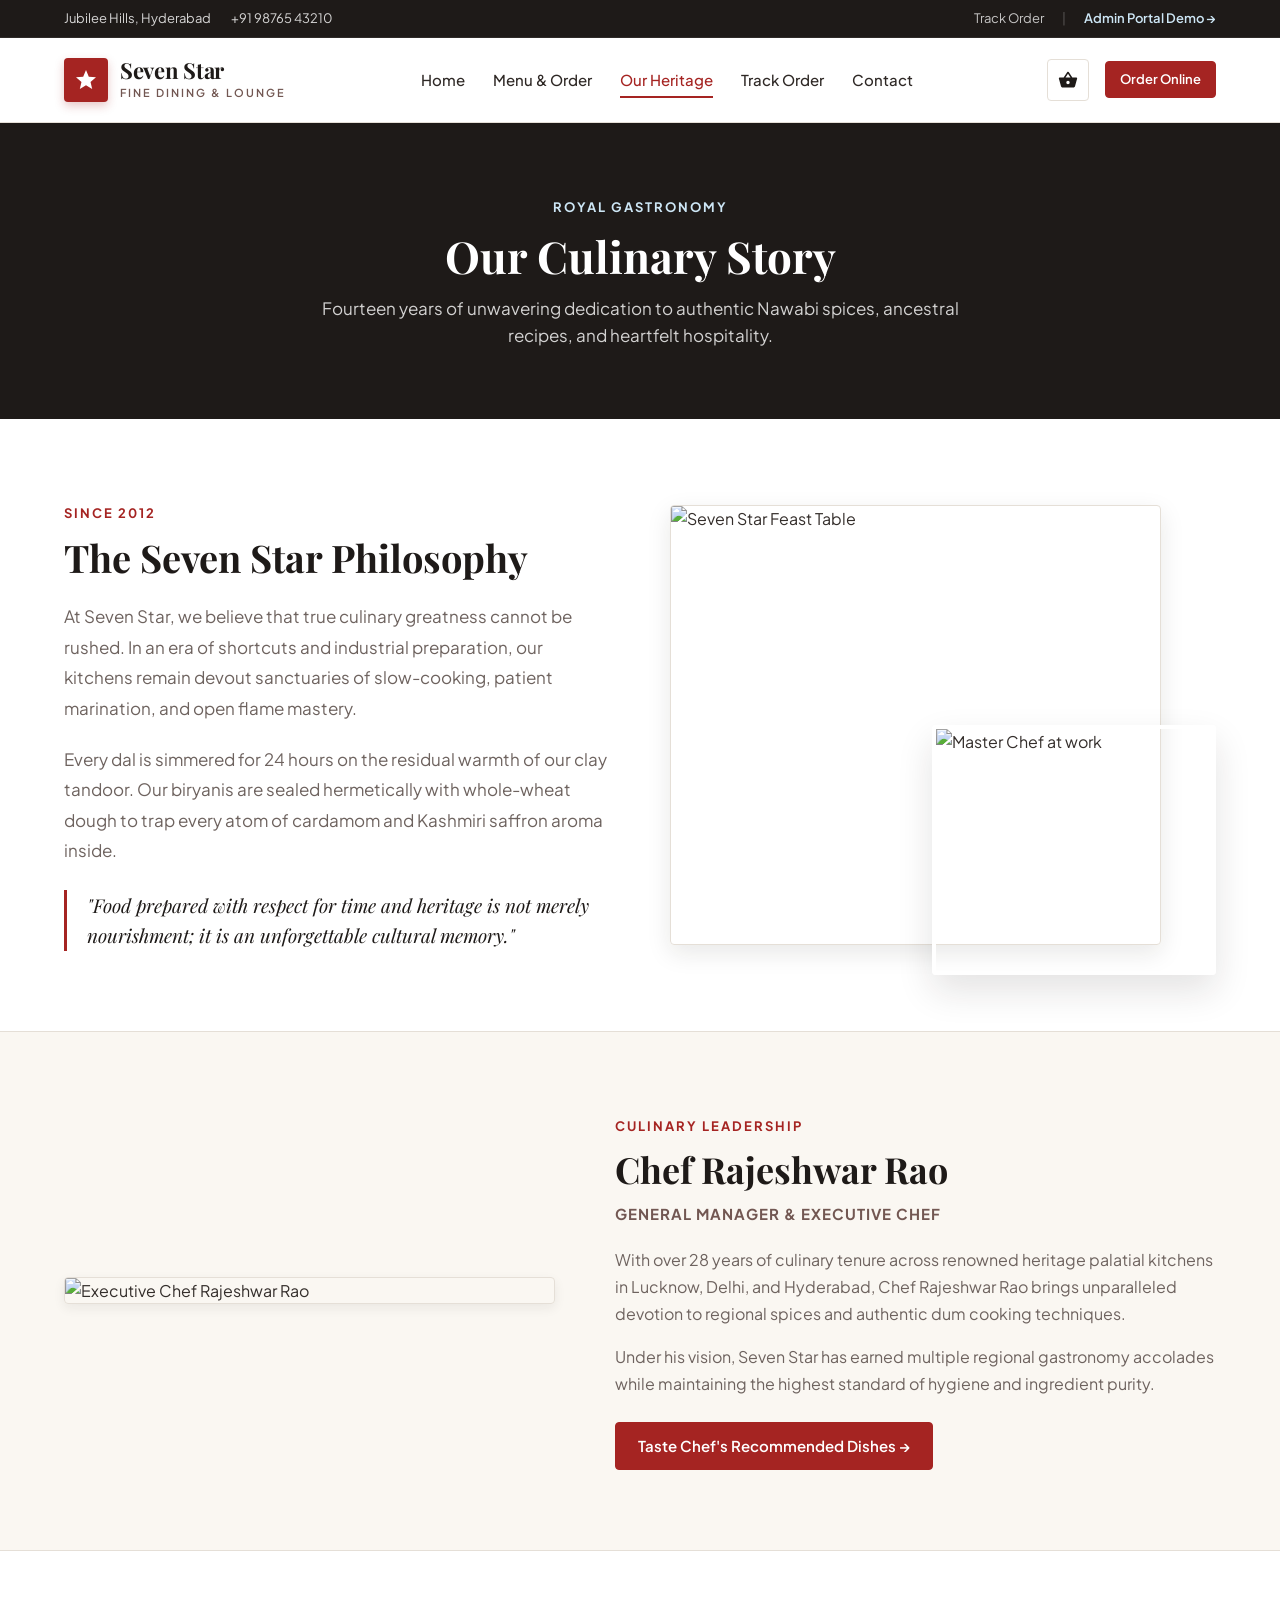
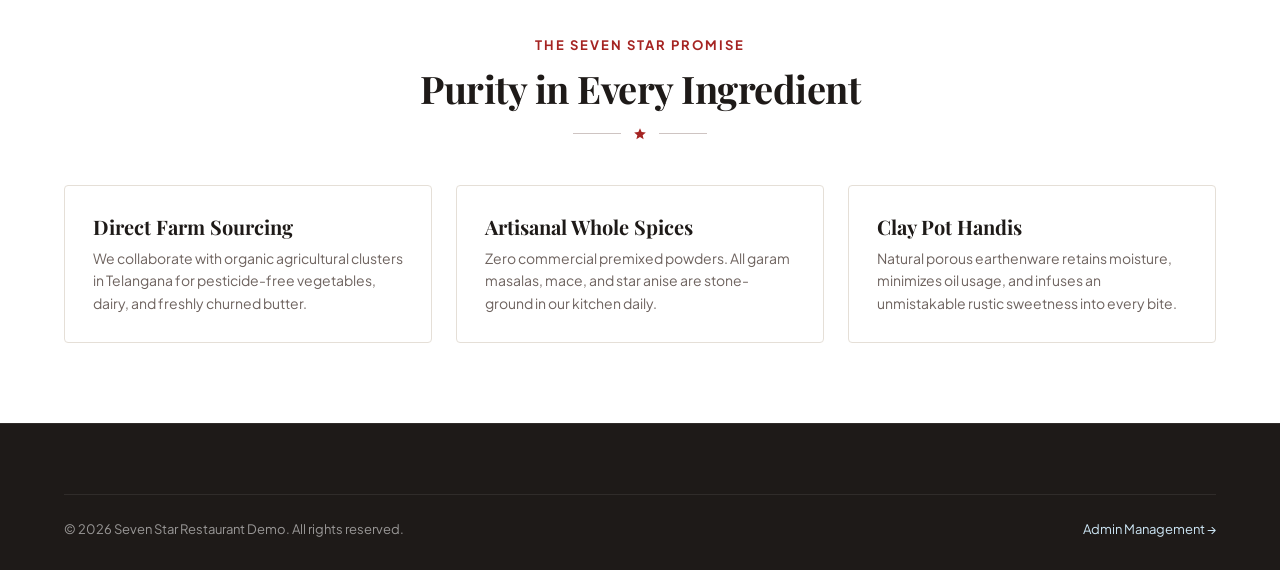
==== about.html @ d2f56ec3 "first commit" ====
<!DOCTYPE html>
<html lang="en">
<head>
  <meta charset="UTF-8">
  <meta name="viewport" content="width=device-width, initial-scale=1.0">
  <title>Our Heritage & Story | Seven Star Restaurant</title>
  <meta name="description" content="Discover the royal legacy of Seven Star Restaurant. Authentic Awadhi culinary mastery, earthen charcoal tandoors, and 14 years of fine dining excellence in Hyderabad.">
  
  <link rel="stylesheet" href="css/style.css">
  <link rel="stylesheet" href="css/responsive.css">
  <link rel="stylesheet" href="css/print.css">
</head>
<body>

  <!-- Top Announcement Bar -->
  <div class="top-announcement-bar">
    <div class="container top-bar-inner">
      <div class="top-bar-info">
        <span class="top-info-item">Jubilee Hills, Hyderabad</span>
        <span class="top-info-item">+91 98765 43210</span>
      </div>
      <div class="top-bar-links">
        <a href="track-order.html" class="top-link">Track Order</a>
        <span style="color: rgba(255,255,255,0.25)">|</span>
        <a href="admin/index.html" class="top-link highlight">Admin Portal Demo &rarr;</a>
      </div>
    </div>
  </div>

  <!-- Header -->
  <header class="site-header">
    <div class="container header-inner">
      <a href="index.html" class="site-logo">
        <div class="logo-symbol">
          <svg viewBox="0 0 24 24"><path fill="currentColor" d="M12 17.27L18.18 21l-1.64-7.03L22 9.24l-7.19-.61L12 2 9.19 8.63 2 9.24l5.46 4.73L5.82 21z"/></svg>
        </div>
        <div class="logo-text-wrap">
          <span class="logo-title">Seven Star</span>
          <span class="logo-sub">Fine Dining & Lounge</span>
        </div>
      </a>

      <nav class="nav-menu">
        <a href="index.html" class="nav-link">Home</a>
        <a href="menu.html" class="nav-link">Menu & Order</a>
        <a href="about.html" class="nav-link active">Our Heritage</a>
        <a href="track-order.html" class="nav-link">Track Order</a>
        <a href="contact.html" class="nav-link">Contact</a>
      </nav>

      <div class="header-actions">
        <a href="cart.html" class="header-cart-btn" aria-label="Shopping Cart">
          <svg viewBox="0 0 24 24"><path fill="currentColor" d="M17.21 9l-4.38-6.56a.993.993 0 0 0-.83-.42c-.32 0-.64.14-.83.43L6.79 9H2c-.55 0-1 .45-1 1 0 .09.01.18.04.27l2.54 9.27c.23.84 1 1.46 1.92 1.46h13c.92 0 1.69-.62 1.93-1.46l2.54-9.27L23 10c0-.55-.45-1-1-1h-4.79zM9 9l3-4.4L15 9H9zm3 8c-1.1 0-2-.9-2-2s.9-2 2-2 2 .9 2 2-.9 2-2 2z"/></svg>
          <span class="header-cart-count">0</span>
        </a>
        <a href="menu.html" class="btn btn-primary btn-sm">Order Online</a>
        <button class="mobile-menu-btn" aria-label="Toggle navigation menu">
          <span></span><span></span><span></span>
        </button>
      </div>
    </div>
  </header>

  <div class="mobile-nav-overlay"></div>

  <!-- Hero Strip -->
  <section class="about-hero-strip">
    <div class="container">
      <span class="section-tagline" style="color: var(--color-light-blue);">Royal Gastronomy</span>
      <h1>Our Culinary Story</h1>
      <p style="max-width: 650px; margin: 0 auto; color: rgba(255,255,255,0.8); font-size: 1.0625rem;">
        Fourteen years of unwavering dedication to authentic Nawabi spices, ancestral recipes, and heartfelt hospitality.
      </p>
    </div>
  </section>

  <!-- Heritage Narrative Section -->
  <section style="padding: 80px 0; background-color: var(--color-white);">
    <div class="container">
      <div class="about-grid">
        <div>
          <span class="section-tagline">Since 2012</span>
          <h2 style="font-size: 2.375rem; margin-bottom: 20px;">The Seven Star Philosophy</h2>
          <p style="color: var(--color-text-muted); font-size: 1.0625rem; line-height: 1.8; margin-bottom: 20px;">
            At Seven Star, we believe that true culinary greatness cannot be rushed. In an era of shortcuts and industrial preparation, our kitchens remain devout sanctuaries of slow-cooking, patient marination, and open flame mastery.
          </p>
          <p style="color: var(--color-text-muted); font-size: 1.0625rem; line-height: 1.8; margin-bottom: 24px;">
            Every dal is simmered for 24 hours on the residual warmth of our clay tandoor. Our biryanis are sealed hermetically with whole-wheat dough to trap every atom of cardamom and Kashmiri saffron aroma inside.
          </p>
          <div style="border-left: 3px solid var(--color-primary-red); padding-left: 20px; font-family: var(--font-serif); font-size: 1.1875rem; color: var(--color-dark); font-style: italic;">
            "Food prepared with respect for time and heritage is not merely nourishment; it is an unforgettable cultural memory."
          </div>
        </div>

        <div class="about-images-composite">
          <img src="https://images.unsplash.com/photo-1544025162-d76694265947?auto=format&fit=crop&w=800&q=80" alt="Seven Star Feast Table" class="about-img-main">
          <img src="https://images.unsplash.com/photo-1578474846511-04ba529f0b88?auto=format&fit=crop&w=500&q=80" alt="Master Chef at work" class="about-img-secondary">
        </div>
      </div>
    </div>
  </section>

  <!-- Executive Chef Profile -->
  <section style="padding: 80px 0; background-color: var(--color-cream); border-top: 1px solid var(--color-border); border-bottom: 1px solid var(--color-border);">
    <div class="container">
      <div class="about-grid" style="grid-template-columns: 0.9fr 1.1fr;">
        <div>
          <img src="https://images.unsplash.com/photo-1583394838336-acd977736f90?auto=format&fit=crop&w=800&q=80" alt="Executive Chef Rajeshwar Rao" style="border-radius: var(--radius-sm); border: 1px solid var(--color-border); box-shadow: var(--shadow-md); width:100%;">
        </div>
        <div>
          <span class="section-tagline">Culinary Leadership</span>
          <h2 style="font-size: 2.25rem; margin-bottom: 10px;">Chef Rajeshwar Rao</h2>
          <div style="font-size: 0.9375rem; color: var(--color-warm-brown); font-weight: 700; text-transform: uppercase; letter-spacing: 1px; margin-bottom: 20px;">
            General Manager & Executive Chef
          </div>
          <p style="color: var(--color-text-muted); font-size: 1rem; line-height: 1.7; margin-bottom: 16px;">
            With over 28 years of culinary tenure across renowned heritage palatial kitchens in Lucknow, Delhi, and Hyderabad, Chef Rajeshwar Rao brings unparalleled devotion to regional spices and authentic dum cooking techniques.
          </p>
          <p style="color: var(--color-text-muted); font-size: 1rem; line-height: 1.7; margin-bottom: 24px;">
            Under his vision, Seven Star has earned multiple regional gastronomy accolades while maintaining the highest standard of hygiene and ingredient purity.
          </p>
          <a href="menu.html" class="btn btn-primary">Taste Chef's Recommended Dishes &rarr;</a>
        </div>
      </div>
    </div>
  </section>

  <!-- Culinary Sourcing Standards -->
  <section style="padding: 80px 0; background-color: var(--color-white);">
    <div class="container">
      <div class="section-header text-center">
        <span class="section-tagline">The Seven Star Promise</span>
        <h2 class="section-title">Purity in Every Ingredient</h2>
        <div class="divider-ornament">
          <svg viewBox="0 0 24 24"><path fill="currentColor" d="M12 17.27L18.18 21l-1.64-7.03L22 9.24l-7.19-.61L12 2 9.19 8.63 2 9.24l5.46 4.73L5.82 21z"/></svg>
        </div>
      </div>

      <div class="categories-grid" style="grid-template-columns: repeat(3, 1fr); margin-top: 40px;">
        <div class="category-card" style="padding: 28px;">
          <h3 style="font-size: 1.25rem; margin-bottom: 8px;">Direct Farm Sourcing</h3>
          <p style="color: var(--color-text-muted); font-size: 0.875rem; line-height: 1.6;">
            We collaborate with organic agricultural clusters in Telangana for pesticide-free vegetables, dairy, and freshly churned butter.
          </p>
        </div>

        <div class="category-card" style="padding: 28px;">
          <h3 style="font-size: 1.25rem; margin-bottom: 8px;">Artisanal Whole Spices</h3>
          <p style="color: var(--color-text-muted); font-size: 0.875rem; line-height: 1.6;">
            Zero commercial premixed powders. All garam masalas, mace, and star anise are stone-ground in our kitchen daily.
          </p>
        </div>

        <div class="category-card" style="padding: 28px;">
          <h3 style="font-size: 1.25rem; margin-bottom: 8px;">Clay Pot Handis</h3>
          <p style="color: var(--color-text-muted); font-size: 0.875rem; line-height: 1.6;">
            Natural porous earthenware retains moisture, minimizes oil usage, and infuses an unmistakable rustic sweetness into every bite.
          </p>
        </div>
      </div>
    </div>
  </section>

  <!-- Site Footer -->
  <footer class="site-footer">
    <div class="container">
      <div class="footer-bottom">
        <div>&copy; 2026 Seven Star Restaurant Demo. All rights reserved.</div>
        <div><a href="admin/index.html" style="color: var(--color-light-blue);">Admin Management &rarr;</a></div>
      </div>
    </div>
  </footer>

  <script src="js/data.js"></script>
  <script src="js/storage.js"></script>
  <script src="js/cart.js"></script>
  <script src="js/main.js"></script>
</body>
</html>
---- css/style.css ----
/* ==========================================================================
   SEVEN STAR RESTAURANT — MASTER STYLESHEET
   Strict 5-Color Brand Palette:
   • Primary Red: #A52422 (RGB: 165, 36, 34)
   • Warm Brown:  #725752 (RGB: 114, 87, 82)
   • Light Blue:  #CDE6F5 (RGB: 205, 230, 245)
   • Olive Green: #6A994E (RGB: 106, 153, 78)
   • Muted Blue:  #50808E (RGB: 80, 128, 142)
   ========================================================================== */

@import url('https://fonts.googleapis.com/css2?family=Playfair+Display:ital,wght@0,400;0,600;0,700;1,400&family=Plus+Jakarta+Sans:wght@300;400;500;600;700&display=swap');

:root {
  /* Brand Required Colors */
  --color-primary-red: #A52422;
  --color-primary-red-hover: #8D1D1B;
  --color-primary-red-subtle: rgba(165, 36, 34, 0.08);

  --color-warm-brown: #725752;
  --color-warm-brown-dark: #58413D;
  --color-warm-brown-light: #8E736E;

  --color-light-blue: #CDE6F5;
  --color-light-blue-subtle: #EEF6FC;

  --color-olive-green: #6A994E;
  --color-olive-green-subtle: rgba(106, 153, 78, 0.12);

  --color-muted-blue: #50808E;
  --color-muted-blue-dark: #3F6773;
  --color-muted-blue-subtle: rgba(80, 128, 142, 0.1);

  /* Sophisticated Neutrals */
  --color-cream: #FAF7F2;
  --color-ivory: #F4EFEA;
  --color-white: #FFFFFF;
  --color-dark: #1E1A18;
  --color-charcoal: #2E2825;
  --color-text-main: #342E2B;
  --color-text-muted: #6E635F;
  --color-border: #E5DFD7;
  --color-border-light: #EFEBE5;

  /* Typography */
  --font-serif: 'Playfair Display', Georgia, serif;
  --font-sans: 'Plus Jakarta Sans', -apple-system, BlinkMacSystemFont, "Segoe UI", Roboto, sans-serif;

  /* Layout & Elevations */
  --container-max: 1200px;
  --header-height: 84px;
  --radius-sm: 4px;
  --radius-md: 8px;
  --radius-lg: 12px;
  --radius-pill: 9999px;

  --shadow-sm: 0 2px 4px rgba(30, 26, 24, 0.04);
  --shadow-md: 0 4px 12px rgba(30, 26, 24, 0.07);
  --shadow-lg: 0 8px 24px rgba(30, 26, 24, 0.1);
  --shadow-xl: 0 16px 36px rgba(30, 26, 24, 0.12);

  --transition-fast: 0.18s ease;
  --transition-normal: 0.28s ease;
}

/* Base Reset & Box Sizing */
*, *::before, *::after {
  box-sizing: border-box;
  margin: 0;
  padding: 0;
}

html {
  font-size: 16px;
  scroll-behavior: smooth;
}

body {
  font-family: var(--font-sans);
  color: var(--color-text-main);
  background-color: var(--color-cream);
  line-height: 1.6;
  -webkit-font-smoothing: antialiased;
  -moz-osx-font-smoothing: grayscale;
  overflow-x: hidden;
}

body.no-scroll {
  overflow: hidden;
}

a {
  color: inherit;
  text-decoration: none;
  transition: color var(--transition-fast);
}

img {
  max-width: 100%;
  height: auto;
  display: block;
}

button, input, select, textarea {
  font-family: inherit;
  font-size: inherit;
}

button {
  cursor: pointer;
  border: none;
  background: none;
  transition: all var(--transition-fast);
}

/* Headings */
h1, h2, h3, h4, h5, h6 {
  font-family: var(--font-serif);
  color: var(--color-dark);
  font-weight: 700;
  line-height: 1.25;
}

/* Layout Utilities */
.container {
  width: 100%;
  max-width: var(--container-max);
  margin: 0 auto;
  padding: 0 24px;
}

.text-center { text-align: center; }
.text-left { text-align: left; }
.text-right { text-align: right; }

/* Section Header Styles */
.section-header {
  margin-bottom: 44px;
}

.section-tagline {
  display: inline-block;
  font-family: var(--font-sans);
  font-size: 0.8125rem;
  font-weight: 700;
  text-transform: uppercase;
  letter-spacing: 2px;
  color: var(--color-primary-red);
  margin-bottom: 10px;
}

.section-title {
  font-size: 2.375rem;
  color: var(--color-dark);
  margin-bottom: 14px;
  letter-spacing: -0.5px;
}

.section-subtitle {
  font-size: 1.0625rem;
  color: var(--color-text-muted);
  max-width: 620px;
  margin: 0 auto;
  line-height: 1.6;
}

.divider-ornament {
  display: flex;
  align-items: center;
  justify-content: center;
  gap: 12px;
  margin: 14px auto 0;
}

.divider-ornament::before,
.divider-ornament::after {
  content: "";
  display: block;
  width: 48px;
  height: 1px;
  background-color: var(--color-warm-brown);
  opacity: 0.35;
}

.divider-ornament svg {
  color: var(--color-primary-red);
  width: 14px;
  height: 14px;
}

/* Top Announcement Bar */
.top-announcement-bar {
  background-color: var(--color-dark);
  color: var(--color-ivory);
  font-size: 0.8125rem;
  padding: 8px 0;
  border-bottom: 1px solid rgba(255, 255, 255, 0.08);
}

.top-bar-inner {
  display: flex;
  justify-content: space-between;
  align-items: center;
}

.top-bar-info {
  display: flex;
  align-items: center;
  gap: 20px;
}

.top-info-item {
  display: inline-flex;
  align-items: center;
  gap: 6px;
  color: rgba(255, 255, 255, 0.82);
}

.top-info-item svg {
  width: 14px;
  height: 14px;
  color: var(--color-light-blue);
}

.top-bar-links {
  display: flex;
  align-items: center;
  gap: 18px;
}

.top-link {
  color: rgba(255, 255, 255, 0.75);
  transition: color var(--transition-fast);
}

.top-link:hover {
  color: var(--color-light-blue);
}

.top-link.highlight {
  color: var(--color-light-blue);
  font-weight: 600;
}

/* Main Site Header */
.site-header {
  position: sticky;
  top: 0;
  z-index: 900;
  background-color: var(--color-white);
  border-bottom: 1px solid var(--color-border);
  box-shadow: var(--shadow-sm);
  transition: box-shadow var(--transition-normal);
}

.header-inner {
  display: flex;
  align-items: center;
  justify-content: space-between;
  height: var(--header-height);
}

/* Brand Logo */
.site-logo {
  display: flex;
  align-items: center;
  gap: 12px;
}

.logo-symbol {
  width: 44px;
  height: 44px;
  background-color: var(--color-primary-red);
  color: var(--color-white);
  display: flex;
  align-items: center;
  justify-content: center;
  border-radius: var(--radius-sm);
  box-shadow: 0 4px 10px rgba(165, 36, 34, 0.25);
}

.logo-symbol svg {
  width: 24px;
  height: 24px;
}

.logo-text-wrap {
  display: flex;
  flex-direction: column;
}

.logo-title {
  font-family: var(--font-serif);
  font-size: 1.375rem;
  font-weight: 700;
  color: var(--color-dark);
  letter-spacing: -0.3px;
  line-height: 1.15;
}

.logo-sub {
  font-size: 0.6875rem;
  text-transform: uppercase;
  letter-spacing: 2px;
  color: var(--color-warm-brown);
  font-weight: 600;
}

/* Navigation Menu */
.nav-menu {
  display: flex;
  align-items: center;
  gap: 28px;
}

.nav-link {
  font-size: 0.9375rem;
  font-weight: 500;
  color: var(--color-charcoal);
  padding: 6px 0;
  position: relative;
  transition: color var(--transition-fast);
}

.nav-link:hover,
.nav-link.active {
  color: var(--color-primary-red);
}

.nav-link::after {
  content: "";
  position: absolute;
  bottom: 0;
  left: 0;
  width: 0;
  height: 2px;
  background-color: var(--color-primary-red);
  transition: width var(--transition-fast);
}

.nav-link:hover::after,
.nav-link.active::after {
  width: 100%;
}

/* Header Action Buttons */
.header-actions {
  display: flex;
  align-items: center;
  gap: 16px;
}

.header-cart-btn {
  position: relative;
  display: flex;
  align-items: center;
  justify-content: center;
  width: 42px;
  height: 42px;
  border-radius: var(--radius-sm);
  border: 1px solid var(--color-border);
  color: var(--color-dark);
  background-color: var(--color-white);
  transition: all var(--transition-fast);
}

.header-cart-btn:hover {
  border-color: var(--color-primary-red);
  color: var(--color-primary-red);
}

.header-cart-btn svg {
  width: 20px;
  height: 20px;
}

.header-cart-count {
  position: absolute;
  top: -6px;
  right: -6px;
  background-color: var(--color-primary-red);
  color: var(--color-white);
  font-size: 0.6875rem;
  font-weight: 700;
  width: 20px;
  height: 20px;
  border-radius: var(--radius-pill);
  display: none;
  align-items: center;
  justify-content: center;
  border: 2px solid var(--color-white);
}

.header-cart-count.has-items {
  display: inline-flex;
}

/* Buttons System */
.btn {
  display: inline-flex;
  align-items: center;
  justify-content: center;
  gap: 8px;
  font-weight: 600;
  font-size: 0.9375rem;
  padding: 11px 22px;
  border-radius: var(--radius-sm);
  transition: all var(--transition-fast);
  white-space: nowrap;
}

.btn-primary {
  background-color: var(--color-primary-red);
  color: var(--color-white);
  border: 1px solid var(--color-primary-red);
}

.btn-primary:hover {
  background-color: var(--color-primary-red-hover);
  border-color: var(--color-primary-red-hover);
  box-shadow: 0 4px 12px rgba(165, 36, 34, 0.28);
}

.btn-secondary {
  background-color: var(--color-muted-blue);
  color: var(--color-white);
  border: 1px solid var(--color-muted-blue);
}

.btn-secondary:hover {
  background-color: var(--color-muted-blue-dark);
  border-color: var(--color-muted-blue-dark);
}

.btn-outline {
  background-color: transparent;
  color: var(--color-dark);
  border: 1px solid var(--color-border);
}

.btn-outline:hover {
  border-color: var(--color-primary-red);
  color: var(--color-primary-red);
  background-color: var(--color-primary-red-subtle);
}

.btn-warm {
  background-color: var(--color-warm-brown);
  color: var(--color-white);
  border: 1px solid var(--color-warm-brown);
}

.btn-warm:hover {
  background-color: var(--color-warm-brown-dark);
}

.btn-sm {
  font-size: 0.8125rem;
  padding: 7px 14px;
}

.btn-lg {
  font-size: 1.0625rem;
  padding: 14px 28px;
}

.btn-block {
  width: 100%;
}

/* Mobile Toggle Hamburger */
.mobile-menu-btn {
  display: none;
  flex-direction: column;
  justify-content: center;
  align-items: center;
  width: 42px;
  height: 42px;
  gap: 5px;
  border: 1px solid var(--color-border);
  border-radius: var(--radius-sm);
}

.mobile-menu-btn span {
  width: 20px;
  height: 2px;
  background-color: var(--color-dark);
  transition: all var(--transition-fast);
}

.mobile-menu-btn.active span:nth-child(1) {
  transform: translateY(7px) rotate(45deg);
}

.mobile-menu-btn.active span:nth-child(2) {
  opacity: 0;
}

.mobile-menu-btn.active span:nth-child(3) {
  transform: translateY(-7px) rotate(-45deg);
}

.mobile-nav-overlay {
  display: none;
  position: fixed;
  inset: 0;
  background-color: rgba(0, 0, 0, 0.45);
  z-index: 850;
}

/* ==========================================================================
   HOMEPAGE HERO SECTION
   ========================================================================== */
.hero-section {
  position: relative;
  background-color: var(--color-dark);
  color: var(--color-white);
  padding: 90px 0 110px;
  background-image: 
    linear-gradient(rgba(20, 16, 15, 0.78), rgba(20, 16, 15, 0.88)),
    url('https://images.unsplash.com/photo-1544025162-d76694265947?auto=format&fit=crop&w=1920&q=80');
  background-size: cover;
  background-position: center;
  overflow: hidden;
}

.hero-grid {
  display: grid;
  grid-template-columns: 1.15fr 0.85fr;
  align-items: center;
  gap: 56px;
}

.hero-tag {
  display: inline-flex;
  align-items: center;
  gap: 8px;
  background-color: rgba(205, 230, 245, 0.14);
  color: var(--color-light-blue);
  border: 1px solid rgba(205, 230, 245, 0.28);
  font-size: 0.8125rem;
  font-weight: 700;
  text-transform: uppercase;
  letter-spacing: 2px;
  padding: 6px 14px;
  border-radius: var(--radius-pill);
  margin-bottom: 20px;
}

.hero-tag svg {
  width: 14px;
  height: 14px;
  color: var(--color-light-blue);
}

.hero-title {
  font-size: 3.5rem;
  color: var(--color-white);
  margin-bottom: 20px;
  line-height: 1.14;
  letter-spacing: -1px;
}

.hero-title span {
  color: var(--color-light-blue);
  font-style: italic;
  font-weight: 400;
}

.hero-desc {
  font-size: 1.125rem;
  color: rgba(255, 255, 255, 0.82);
  margin-bottom: 34px;
  max-width: 540px;
  line-height: 1.68;
}

.hero-actions {
  display: flex;
  align-items: center;
  gap: 16px;
  flex-wrap: wrap;
}

.hero-visual {
  position: relative;
}

.hero-image-frame {
  position: relative;
  border-radius: var(--radius-md);
  overflow: hidden;
  box-shadow: 0 20px 48px rgba(0, 0, 0, 0.45);
  border: 1px solid rgba(255, 255, 255, 0.12);
}

.hero-image-frame img {
  width: 100%;
  height: 480px;
  object-fit: cover;
  transition: transform 0.6s ease;
}

.hero-image-frame:hover img {
  transform: scale(1.03);
}

.hero-floating-card {
  position: absolute;
  bottom: -24px;
  left: -24px;
  background-color: var(--color-white);
  color: var(--color-dark);
  padding: 16px 20px;
  border-radius: var(--radius-sm);
  box-shadow: var(--shadow-xl);
  display: flex;
  align-items: center;
  gap: 14px;
  border-left: 4px solid var(--color-primary-red);
}

.floating-icon {
  width: 44px;
  height: 44px;
  background-color: var(--color-primary-red-subtle);
  color: var(--color-primary-red);
  border-radius: var(--radius-sm);
  display: flex;
  align-items: center;
  justify-content: center;
}

.floating-icon svg {
  width: 22px;
  height: 22px;
}

.floating-text strong {
  display: block;
  font-size: 1rem;
  font-family: var(--font-serif);
}

.floating-text span {
  font-size: 0.75rem;
  color: var(--color-text-muted);
}

/* ==========================================================================
   FEATURE STRIP (Key highlights)
   ========================================================================== */
.feature-strip {
  background-color: var(--color-white);
  border-bottom: 1px solid var(--color-border);
  padding: 30px 0;
}

.feature-strip-grid {
  display: grid;
  grid-template-columns: repeat(4, 1fr);
  gap: 28px;
}

.strip-item {
  display: flex;
  align-items: center;
  gap: 16px;
}

.strip-icon {
  width: 46px;
  height: 46px;
  background-color: var(--color-light-blue-subtle);
  color: var(--color-muted-blue);
  border-radius: var(--radius-sm);
  display: flex;
  align-items: center;
  justify-content: center;
  flex-shrink: 0;
}

.strip-icon svg {
  width: 22px;
  height: 22px;
}

.strip-info h4 {
  font-family: var(--font-sans);
  font-size: 0.9375rem;
  font-weight: 700;
  margin-bottom: 2px;
  color: var(--color-dark);
}

.strip-info p {
  font-size: 0.8125rem;
  color: var(--color-text-muted);
}

/* ==========================================================================
   CATEGORY GRID (Homepage & Menu)
   ========================================================================== */
.section-categories {
  padding: 80px 0;
}

.categories-grid {
  display: grid;
  grid-template-columns: repeat(4, 1fr);
  gap: 24px;
}

.category-card {
  position: relative;
  background-color: var(--color-white);
  border-radius: var(--radius-sm);
  overflow: hidden;
  border: 1px solid var(--color-border);
  transition: all var(--transition-normal);
  display: flex;
  flex-direction: column;
}

.category-card:hover {
  transform: translateY(-4px);
  border-color: var(--color-warm-brown);
  box-shadow: var(--shadow-md);
}

.category-card-img {
  height: 180px;
  overflow: hidden;
  position: relative;
}

.category-card-img img {
  width: 100%;
  height: 100%;
  object-fit: cover;
  transition: transform 0.4s ease;
}

.category-card:hover .category-card-img img {
  transform: scale(1.08);
}

.category-card-content {
  padding: 18px;
  flex: 1;
  display: flex;
  flex-direction: column;
}

.category-card-title {
  font-size: 1.1875rem;
  margin-bottom: 6px;
  color: var(--color-dark);
}

.category-card-desc {
  font-size: 0.8125rem;
  color: var(--color-text-muted);
  line-height: 1.5;
  margin-bottom: 14px;
  flex: 1;
}

.category-card-link {
  font-size: 0.8125rem;
  font-weight: 700;
  color: var(--color-primary-red);
  display: inline-flex;
  align-items: center;
  gap: 4px;
}

/* ==========================================================================
   DISH CARD (Used in Homepage Featured & Menu Page)
   ========================================================================== */
.dishes-grid {
  display: grid;
  grid-template-columns: repeat(3, 1fr);
  gap: 28px;
}

.dish-card {
  background-color: var(--color-white);
  border-radius: var(--radius-sm);
  border: 1px solid var(--color-border);
  overflow: hidden;
  display: flex;
  flex-direction: column;
  transition: all var(--transition-normal);
  position: relative;
}

.dish-card:hover {
  transform: translateY(-4px);
  box-shadow: var(--shadow-md);
  border-color: rgba(114, 87, 82, 0.4);
}

.dish-card-img-wrap {
  position: relative;
  height: 220px;
  overflow: hidden;
  background-color: var(--color-ivory);
}

.dish-card-img-wrap img {
  width: 100%;
  height: 100%;
  object-fit: cover;
  transition: transform 0.4s ease;
}

.dish-card:hover .dish-card-img-wrap img {
  transform: scale(1.06);
}

/* Badge overlay on dish card */
.dish-badge-pill {
  position: absolute;
  top: 12px;
  left: 12px;
  background-color: var(--color-primary-red);
  color: var(--color-white);
  font-size: 0.6875rem;
  font-weight: 700;
  text-transform: uppercase;
  letter-spacing: 0.8px;
  padding: 4px 10px;
  border-radius: var(--radius-sm);
  box-shadow: 0 2px 6px rgba(0, 0, 0, 0.2);
}

.dish-badge-pill.badge-recommended {
  background-color: var(--color-muted-blue);
}

.dish-badge-pill.badge-popular {
  background-color: var(--color-warm-brown);
}

/* Availability overlay if sold out */
.dish-soldout-overlay {
  position: absolute;
  inset: 0;
  background-color: rgba(30, 26, 24, 0.72);
  color: var(--color-white);
  display: flex;
  align-items: center;
  justify-content: center;
  font-family: var(--font-sans);
  font-weight: 700;
  font-size: 0.875rem;
  letter-spacing: 1px;
  text-transform: uppercase;
}

.dish-card-body {
  padding: 20px;
  display: flex;
  flex-direction: column;
  flex: 1;
}

.dish-meta-row {
  display: flex;
  align-items: center;
  justify-content: space-between;
  margin-bottom: 8px;
}

.dish-title {
  font-size: 1.25rem;
  margin-bottom: 6px;
  color: var(--color-dark);
}

.dish-desc {
  font-size: 0.84375rem;
  color: var(--color-text-muted);
  line-height: 1.55;
  margin-bottom: 18px;
  flex: 1;
  display: -webkit-box;
  -webkit-line-clamp: 2;
  -webkit-box-orient: vertical;
  overflow: hidden;
}

.dish-footer-row {
  display: flex;
  align-items: center;
  justify-content: space-between;
  padding-top: 14px;
  border-top: 1px solid var(--color-border-light);
}

.dish-price-wrap {
  display: flex;
  flex-direction: column;
}

.dish-price-label {
  font-size: 0.6875rem;
  text-transform: uppercase;
  color: var(--color-text-muted);
  letter-spacing: 1px;
}

.dish-price {
  font-family: var(--font-serif);
  font-size: 1.375rem;
  font-weight: 700;
  color: var(--color-primary-red);
}

/* Veg / Non-Veg Indicator Icon */
.dietary-icon {
  display: inline-flex;
  align-items: center;
  gap: 5px;
}

.dietary-box {
  width: 16px;
  height: 16px;
  border-radius: 2px;
  display: flex;
  align-items: center;
  justify-content: center;
  background-color: var(--color-white);
}

.dietary-icon.veg .dietary-box {
  border: 1.5px solid var(--color-olive-green);
}

.dietary-icon.veg .dietary-dot {
  width: 8px;
  height: 8px;
  border-radius: var(--radius-pill);
  background-color: var(--color-olive-green);
}

.dietary-icon.non-veg .dietary-box {
  border: 1.5px solid var(--color-primary-red);
}

.dietary-icon.non-veg .dietary-triangle {
  width: 0;
  height: 0;
  border-left: 4.5px solid transparent;
  border-right: 4.5px solid transparent;
  border-bottom: 8px solid var(--color-primary-red);
}

.dietary-text {
  font-size: 0.6875rem;
  font-weight: 700;
  letter-spacing: 0.5px;
}

.dietary-icon.veg .dietary-text {
  color: var(--color-olive-green);
}

.dietary-icon.non-veg .dietary-text {
  color: var(--color-primary-red);
}

/* ==========================================================================
   SPECIAL OFFERS BANNER
   ========================================================================== */
.special-offers-section {
  padding: 80px 0;
  background-color: var(--color-dark);
  color: var(--color-white);
  background-image: 
    linear-gradient(rgba(30, 26, 24, 0.92), rgba(30, 26, 24, 0.95)),
    url('https://images.unsplash.com/photo-1517248135467-4c7edcad34c4?auto=format&fit=crop&w=1920&q=80');
  background-size: cover;
  background-position: center;
}

.special-offers-section .section-title {
  color: var(--color-white);
}

.special-offers-section .section-subtitle {
  color: rgba(255, 255, 255, 0.75);
}

.offers-grid {
  display: grid;
  grid-template-columns: repeat(3, 1fr);
  gap: 28px;
}

.offer-card {
  background-color: rgba(255, 255, 255, 0.05);
  border: 1px dashed rgba(205, 230, 245, 0.35);
  border-radius: var(--radius-sm);
  padding: 28px 24px;
  position: relative;
  transition: all var(--transition-normal);
}

.offer-card:hover {
  background-color: rgba(255, 255, 255, 0.09);
  border-color: var(--color-light-blue);
  transform: translateY(-3px);
}

.offer-tag {
  font-size: 0.75rem;
  font-weight: 700;
  text-transform: uppercase;
  letter-spacing: 1.5px;
  color: var(--color-light-blue);
  margin-bottom: 8px;
}

.offer-card h3 {
  color: var(--color-white);
  font-size: 1.5rem;
  margin-bottom: 8px;
}

.offer-card p {
  font-size: 0.875rem;
  color: rgba(255, 255, 255, 0.75);
  margin-bottom: 20px;
}

.offer-coupon-box {
  display: flex;
  align-items: center;
  justify-content: space-between;
  background-color: rgba(0, 0, 0, 0.3);
  padding: 8px 12px;
  border-radius: var(--radius-sm);
  border: 1px solid rgba(255, 255, 255, 0.1);
}

.coupon-code {
  font-family: monospace;
  font-size: 0.9375rem;
  font-weight: 700;
  letter-spacing: 2px;
  color: var(--color-light-blue);
}

.btn-copy-code {
  font-size: 0.75rem;
  font-weight: 600;
  color: rgba(255, 255, 255, 0.9);
  padding: 4px 10px;
  background-color: rgba(255, 255, 255, 0.15);
  border-radius: 2px;
}

.btn-copy-code:hover {
  background-color: var(--color-primary-red);
}

/* ==========================================================================
   ABOUT / STORY SECTION
   ========================================================================== */
.about-preview-section {
  padding: 90px 0;
  background-color: var(--color-cream);
}

.about-grid {
  display: grid;
  grid-template-columns: 1fr 1fr;
  align-items: center;
  gap: 60px;
}

.about-images-composite {
  position: relative;
}

.about-img-main {
  width: 90%;
  height: 440px;
  object-fit: cover;
  border-radius: var(--radius-sm);
  box-shadow: var(--shadow-lg);
  border: 1px solid var(--color-border);
}

.about-img-secondary {
  position: absolute;
  bottom: -30px;
  right: 0;
  width: 52%;
  height: 250px;
  object-fit: cover;
  border-radius: var(--radius-sm);
  border: 4px solid var(--color-white);
  box-shadow: var(--shadow-xl);
}

.about-text h2 {
  font-size: 2.375rem;
  margin-bottom: 18px;
}

.about-text p {
  color: var(--color-text-muted);
  font-size: 1rem;
  margin-bottom: 20px;
  line-height: 1.7;
}

.heritage-stats-grid {
  display: grid;
  grid-template-columns: repeat(3, 1fr);
  gap: 20px;
  margin: 32px 0 36px;
  padding: 24px 0;
  border-top: 1px solid var(--color-border);
  border-bottom: 1px solid var(--color-border);
}

.stat-item h3 {
  font-size: 2rem;
  color: var(--color-primary-red);
  margin-bottom: 4px;
}

.stat-item p {
  font-size: 0.8125rem;
  color: var(--color-warm-brown);
  font-weight: 600;
  text-transform: uppercase;
  letter-spacing: 0.5px;
  margin-bottom: 0;
}

/* ==========================================================================
   MENU PAGE SPECIFIC STYLES
   ========================================================================== */
.menu-page-header {
  background-color: var(--color-dark);
  color: var(--color-white);
  padding: 60px 0 50px;
  text-align: center;
  border-bottom: 1px solid rgba(255, 255, 255, 0.08);
}

.menu-page-header h1 {
  color: var(--color-white);
  font-size: 2.75rem;
  margin-bottom: 10px;
}

.menu-page-header p {
  color: rgba(255, 255, 255, 0.78);
  max-width: 600px;
  margin: 0 auto;
}

.menu-controls-wrapper {
  background-color: var(--color-white);
  border-bottom: 1px solid var(--color-border);
  position: sticky;
  top: var(--header-height);
  z-index: 800;
  box-shadow: var(--shadow-sm);
  padding: 16px 0;
}

.menu-controls-row {
  display: flex;
  align-items: center;
  justify-content: space-between;
  gap: 16px;
  flex-wrap: wrap;
}

/* Category Filter Tabs (horizontal scroll on mobile) */
.category-filter-pills {
  display: flex;
  align-items: center;
  gap: 8px;
  overflow-x: auto;
  padding-bottom: 4px;
  scrollbar-width: none;
}

.category-filter-pills::-webkit-scrollbar {
  display: none;
}

.cat-pill-btn {
  font-size: 0.8125rem;
  font-weight: 600;
  padding: 8px 16px;
  border-radius: var(--radius-pill);
  border: 1px solid var(--color-border);
  background-color: var(--color-white);
  color: var(--color-charcoal);
  white-space: nowrap;
  transition: all var(--transition-fast);
}

.cat-pill-btn:hover {
  border-color: var(--color-primary-red);
  color: var(--color-primary-red);
}

.cat-pill-btn.active {
  background-color: var(--color-primary-red);
  color: var(--color-white);
  border-color: var(--color-primary-red);
}

/* Search & Dietary Filters */
.menu-search-filter-box {
  display: flex;
  align-items: center;
  gap: 12px;
}

.search-input-wrap {
  position: relative;
  width: 240px;
}

.search-input-wrap input {
  width: 100%;
  padding: 8px 12px 8px 34px;
  border: 1px solid var(--color-border);
  border-radius: var(--radius-sm);
  font-size: 0.875rem;
  background-color: var(--color-cream);
  color: var(--color-dark);
}

.search-input-wrap input:focus {
  outline: none;
  border-color: var(--color-muted-blue);
  background-color: var(--color-white);
}

.search-input-wrap svg {
  position: absolute;
  top: 50%;
  left: 10px;
  transform: translateY(-50%);
  width: 16px;
  height: 16px;
  color: var(--color-text-muted);
}

/* Dietary Toggle Buttons */
.dietary-filter-group {
  display: inline-flex;
  border: 1px solid var(--color-border);
  border-radius: var(--radius-sm);
  overflow: hidden;
  background-color: var(--color-cream);
}

.dietary-btn {
  font-size: 0.8125rem;
  font-weight: 600;
  padding: 7px 12px;
  background-color: transparent;
  color: var(--color-text-muted);
}

.dietary-btn.active {
  background-color: var(--color-white);
  color: var(--color-dark);
  box-shadow: 0 1px 3px rgba(0, 0, 0, 0.08);
}

/* Sort Select */
.sort-select {
  padding: 8px 12px;
  border: 1px solid var(--color-border);
  border-radius: var(--radius-sm);
  font-size: 0.8125rem;
  background-color: var(--color-cream);
  color: var(--color-dark);
}

/* Menu Content Section */
.menu-catalog-section {
  padding: 48px 0 80px;
}

.menu-category-group {
  margin-bottom: 56px;
}

.menu-cat-title-row {
  display: flex;
  align-items: baseline;
  justify-content: space-between;
  margin-bottom: 24px;
  padding-bottom: 12px;
  border-bottom: 2px solid var(--color-border);
}

.menu-cat-heading {
  font-size: 1.875rem;
  color: var(--color-dark);
}

.menu-cat-count {
  font-size: 0.875rem;
  color: var(--color-text-muted);
  font-family: var(--font-sans);
}

/* Empty State */
.empty-results-box {
  text-align: center;
  padding: 70px 20px;
  background-color: var(--color-white);
  border: 1px dashed var(--color-border);
  border-radius: var(--radius-sm);
}

.empty-results-box svg {
  width: 48px;
  height: 48px;
  color: var(--color-warm-brown);
  opacity: 0.6;
  margin-bottom: 14px;
}

/* ==========================================================================
   FOOD DETAILS PAGE
   ========================================================================== */
.details-page-section {
  padding: 50px 0 80px;
}

.breadcrumbs {
  display: flex;
  align-items: center;
  gap: 8px;
  font-size: 0.8125rem;
  color: var(--color-text-muted);
  margin-bottom: 28px;
}

.breadcrumbs a:hover {
  color: var(--color-primary-red);
}

.details-grid {
  display: grid;
  grid-template-columns: 1fr 1fr;
  gap: 48px;
  background-color: var(--color-white);
  border: 1px solid var(--color-border);
  border-radius: var(--radius-sm);
  padding: 36px;
  box-shadow: var(--shadow-sm);
}

.details-gallery {
  position: relative;
}

.details-main-img {
  width: 100%;
  height: 420px;
  object-fit: cover;
  border-radius: var(--radius-sm);
}

.details-content {
  display: flex;
  flex-direction: column;
}

.details-header-row {
  display: flex;
  align-items: center;
  justify-content: space-between;
  margin-bottom: 12px;
}

.details-title {
  font-size: 2.25rem;
  color: var(--color-dark);
  margin-bottom: 10px;
}

.details-price-tag {
  font-family: var(--font-serif);
  font-size: 2rem;
  font-weight: 700;
  color: var(--color-primary-red);
  margin-bottom: 16px;
}

.details-description {
  font-size: 1rem;
  color: var(--color-text-muted);
  line-height: 1.7;
  margin-bottom: 28px;
}

/* Portion / Variant selector */
.variant-selector-box {
  margin-bottom: 24px;
}

.variant-selector-box label {
  display: block;
  font-size: 0.8125rem;
  font-weight: 700;
  text-transform: uppercase;
  letter-spacing: 1px;
  color: var(--color-charcoal);
  margin-bottom: 10px;
}

.variant-options-grid {
  display: flex;
  gap: 12px;
  flex-wrap: wrap;
}

.variant-option-btn {
  padding: 10px 16px;
  border: 1px solid var(--color-border);
  border-radius: var(--radius-sm);
  background-color: var(--color-cream);
  font-size: 0.875rem;
  font-weight: 600;
  color: var(--color-charcoal);
  display: flex;
  align-items: center;
  gap: 8px;
}

.variant-option-btn.selected {
  border-color: var(--color-primary-red);
  background-color: var(--color-primary-red-subtle);
  color: var(--color-primary-red);
}

/* Quantity and Action row */
.details-action-row {
  display: flex;
  align-items: center;
  gap: 20px;
  margin-top: 20px;
  padding-top: 24px;
  border-top: 1px solid var(--color-border);
}

.quantity-stepper {
  display: inline-flex;
  align-items: center;
  border: 1px solid var(--color-border);
  border-radius: var(--radius-sm);
  background-color: var(--color-white);
  overflow: hidden;
}

.stepper-btn {
  width: 38px;
  height: 38px;
  display: flex;
  align-items: center;
  justify-content: center;
  font-size: 1.125rem;
  color: var(--color-dark);
  background-color: var(--color-cream);
}

.stepper-btn:hover {
  background-color: var(--color-border);
}

.stepper-val {
  width: 44px;
  text-align: center;
  font-weight: 700;
  font-size: 0.9375rem;
}

.dish-facts-strip {
  display: grid;
  grid-template-columns: repeat(3, 1fr);
  gap: 16px;
  margin-top: 32px;
  padding: 18px;
  background-color: var(--color-cream);
  border-radius: var(--radius-sm);
}

.fact-item {
  font-size: 0.8125rem;
}

.fact-item strong {
  display: block;
  color: var(--color-dark);
  font-size: 0.875rem;
}

.fact-item span {
  color: var(--color-text-muted);
}

/* ==========================================================================
   CART PAGE
   ========================================================================== */
.cart-page-section {
  padding: 50px 0 90px;
}

.cart-layout-grid {
  display: grid;
  grid-template-columns: 1.5fr 1fr;
  gap: 36px;
  align-items: start;
}

.cart-card {
  background-color: var(--color-white);
  border: 1px solid var(--color-border);
  border-radius: var(--radius-sm);
  padding: 28px;
  box-shadow: var(--shadow-sm);
}

.cart-header-title {
  font-size: 1.5rem;
  margin-bottom: 20px;
  padding-bottom: 14px;
  border-bottom: 1px solid var(--color-border);
}

.cart-items-list {
  display: flex;
  flex-direction: column;
}

.cart-item-row {
  display: grid;
  grid-template-columns: 80px 1.4fr 110px 100px 36px;
  align-items: center;
  gap: 16px;
  padding: 18px 0;
  border-bottom: 1px solid var(--color-border-light);
}

.cart-item-thumb {
  width: 80px;
  height: 75px;
  object-fit: cover;
  border-radius: var(--radius-sm);
}

.cart-item-info h4 {
  font-size: 1rem;
  margin-bottom: 4px;
  color: var(--color-dark);
}

.cart-item-variant {
  font-size: 0.75rem;
  color: var(--color-warm-brown);
  font-weight: 600;
  display: block;
}

.cart-item-unit-price {
  font-size: 0.8125rem;
  color: var(--color-text-muted);
}

.cart-item-total {
  font-family: var(--font-serif);
  font-size: 1.125rem;
  font-weight: 700;
  color: var(--color-primary-red);
  text-align: right;
}

.cart-item-remove-btn {
  color: var(--color-text-muted);
  display: flex;
  align-items: center;
  justify-content: center;
}

.cart-item-remove-btn:hover {
  color: var(--color-primary-red);
}

/* Coupon Box */
.coupon-input-group {
  display: flex;
  gap: 8px;
  margin-top: 20px;
}

.coupon-input-group input {
  flex: 1;
  padding: 10px 14px;
  border: 1px solid var(--color-border);
  border-radius: var(--radius-sm);
  font-size: 0.875rem;
  text-transform: uppercase;
}

.applied-coupon-pill {
  display: flex;
  align-items: center;
  justify-content: space-between;
  background-color: var(--color-olive-green-subtle);
  border: 1px dashed var(--color-olive-green);
  padding: 10px 14px;
  border-radius: var(--radius-sm);
  margin-top: 14px;
  font-size: 0.875rem;
  color: var(--color-olive-green);
}

/* Summary Rows */
.summary-rows-wrap {
  display: flex;
  flex-direction: column;
  gap: 12px;
  margin: 20px 0 24px;
}

.summary-row {
  display: flex;
  justify-content: space-between;
  align-items: center;
  font-size: 0.9375rem;
  color: var(--color-text-muted);
}

.summary-row.discount-row {
  color: var(--color-olive-green);
  font-weight: 600;
}

.summary-row.grand-total-row {
  padding-top: 16px;
  border-top: 2px solid var(--color-border);
  font-size: 1.25rem;
  font-weight: 700;
  color: var(--color-dark);
}

.summary-row.grand-total-row .total-val {
  font-family: var(--font-serif);
  font-size: 1.625rem;
  color: var(--color-primary-red);
}

/* Free Delivery Bar */
.free-delivery-progress-wrap {
  background-color: var(--color-light-blue-subtle);
  border: 1px solid var(--color-light-blue);
  border-radius: var(--radius-sm);
  padding: 14px 16px;
  margin-bottom: 24px;
}

.free-delivery-text {
  font-size: 0.8125rem;
  font-weight: 600;
  color: var(--color-muted-blue-dark);
  margin-bottom: 8px;
}

.free-delivery-bar {
  height: 6px;
  background-color: rgba(80, 128, 142, 0.2);
  border-radius: var(--radius-pill);
  overflow: hidden;
}

.free-delivery-fill {
  height: 100%;
  background-color: var(--color-olive-green);
  transition: width 0.3s ease;
}

/* ==========================================================================
   CHECKOUT PAGE
   ========================================================================== */
.checkout-page-section {
  padding: 50px 0 90px;
}

.checkout-grid {
  display: grid;
  grid-template-columns: 1.35fr 0.85fr;
  gap: 36px;
  align-items: start;
}

.checkout-card {
  background-color: var(--color-white);
  border: 1px solid var(--color-border);
  border-radius: var(--radius-sm);
  padding: 32px;
  box-shadow: var(--shadow-sm);
  margin-bottom: 28px;
}

.checkout-card-title {
  font-size: 1.375rem;
  margin-bottom: 20px;
  display: flex;
  align-items: center;
  gap: 10px;
}

.checkout-step-number {
  width: 28px;
  height: 28px;
  border-radius: var(--radius-pill);
  background-color: var(--color-primary-red);
  color: var(--color-white);
  display: inline-flex;
  align-items: center;
  justify-content: center;
  font-size: 0.8125rem;
  font-weight: 700;
}

/* Delivery vs Pickup Selector */
.order-type-switch-grid {
  display: grid;
  grid-template-columns: 1fr 1fr;
  gap: 16px;
  margin-bottom: 24px;
}

.order-type-option {
  border: 2px solid var(--color-border);
  border-radius: var(--radius-sm);
  padding: 16px;
  cursor: pointer;
  display: flex;
  align-items: center;
  gap: 14px;
  transition: all var(--transition-fast);
}

.order-type-option.selected {
  border-color: var(--color-primary-red);
  background-color: var(--color-primary-red-subtle);
}

.type-option-icon {
  width: 40px;
  height: 40px;
  border-radius: var(--radius-sm);
  background-color: var(--color-white);
  display: flex;
  align-items: center;
  justify-content: center;
  color: var(--color-primary-red);
}

.type-option-info h4 {
  font-size: 0.9375rem;
  margin-bottom: 2px;
}

.type-option-info p {
  font-size: 0.75rem;
  color: var(--color-text-muted);
}

/* Form Groups */
.form-grid-2 {
  display: grid;
  grid-template-columns: 1fr 1fr;
  gap: 18px;
}

.form-group {
  margin-bottom: 18px;
}

.form-group label {
  display: block;
  font-size: 0.8125rem;
  font-weight: 600;
  color: var(--color-charcoal);
  margin-bottom: 6px;
}

.form-group input,
.form-group textarea,
.form-group select {
  width: 100%;
  padding: 11px 14px;
  border: 1px solid var(--color-border);
  border-radius: var(--radius-sm);
  font-size: 0.9375rem;
  background-color: var(--color-cream);
  color: var(--color-dark);
  transition: all var(--transition-fast);
}

.form-group input:focus,
.form-group textarea:focus,
.form-group select:focus {
  outline: none;
  border-color: var(--color-primary-red);
  background-color: var(--color-white);
  box-shadow: 0 0 0 3px rgba(165, 36, 34, 0.1);
}

.form-group textarea {
  resize: vertical;
  min-height: 80px;
}

/* Payment Selector */
.payment-methods-grid {
  display: grid;
  grid-template-columns: 1fr 1fr;
  gap: 16px;
  margin-top: 14px;
}

.payment-method-card {
  border: 2px solid var(--color-border);
  border-radius: var(--radius-sm);
  padding: 16px;
  cursor: pointer;
  display: flex;
  flex-direction: column;
  gap: 8px;
  transition: all var(--transition-fast);
  position: relative;
}

.payment-method-card.selected {
  border-color: var(--color-muted-blue);
  background-color: var(--color-muted-blue-subtle);
}

.payment-method-header {
  display: flex;
  align-items: center;
  justify-content: space-between;
}

.payment-method-header h4 {
  font-size: 0.9375rem;
  color: var(--color-dark);
}

.simulated-pill {
  font-size: 0.6875rem;
  font-weight: 700;
  text-transform: uppercase;
  background-color: var(--color-light-blue);
  color: var(--color-muted-blue-dark);
  padding: 2px 6px;
  border-radius: 2px;
}

.payment-method-card p {
  font-size: 0.75rem;
  color: var(--color-text-muted);
}

/* ==========================================================================
   SIMULATED ONLINE PAYMENT MODAL
   ========================================================================== */
.modal-overlay {
  display: none;
  position: fixed;
  inset: 0;
  background-color: rgba(20, 16, 15, 0.72);
  z-index: 9999;
  align-items: center;
  justify-content: center;
  padding: 20px;
}

.modal-overlay.active {
  display: flex;
}

.modal-container {
  background-color: var(--color-white);
  width: 100%;
  max-width: 480px;
  border-radius: var(--radius-md);
  box-shadow: var(--shadow-xl);
  overflow: hidden;
  animation: modalSlideUp 0.28s cubic-bezier(0.16, 1, 0.3, 1);
}

@keyframes modalSlideUp {
  from { opacity: 0; transform: translateY(20px); }
  to { opacity: 1; transform: translateY(0); }
}

.modal-header {
  padding: 20px 24px;
  background-color: var(--color-dark);
  color: var(--color-white);
  display: flex;
  align-items: center;
  justify-content: space-between;
}

.modal-header h3 {
  color: var(--color-white);
  font-size: 1.1875rem;
  display: flex;
  align-items: center;
  gap: 8px;
}

.modal-close-btn {
  color: rgba(255, 255, 255, 0.7);
  font-size: 1.5rem;
  line-height: 1;
}

.modal-close-btn:hover {
  color: var(--color-white);
}

.modal-body {
  padding: 24px;
}

.payment-tab-row {
  display: flex;
  border-bottom: 1px solid var(--color-border);
  margin-bottom: 20px;
}

.payment-tab-btn {
  flex: 1;
  text-align: center;
  padding: 10px;
  font-size: 0.8125rem;
  font-weight: 600;
  color: var(--color-text-muted);
  border-bottom: 2px solid transparent;
}

.payment-tab-btn.active {
  color: var(--color-primary-red);
  border-color: var(--color-primary-red);
}

/* Payment Processing Spinner Screen */
.payment-processing-state {
  display: none;
  text-align: center;
  padding: 40px 20px;
}

.payment-spinner {
  width: 56px;
  height: 56px;
  border: 4px solid var(--color-border);
  border-top-color: var(--color-primary-red);
  border-radius: 50%;
  animation: spin 0.8s linear infinite;
  margin: 0 auto 20px;
}

@keyframes spin {
  to { transform: rotate(360deg); }
}

.payment-security-notice {
  display: flex;
  align-items: center;
  justify-content: center;
  gap: 6px;
  font-size: 0.75rem;
  color: var(--color-text-muted);
  margin-top: 18px;
}

/* ==========================================================================
   ORDER CONFIRMATION & RECEIPT
   ========================================================================== */
.confirmation-section {
  padding: 60px 0 90px;
}

.confirmation-card {
  max-width: 780px;
  margin: 0 auto;
  background-color: var(--color-white);
  border: 1px solid var(--color-border);
  border-radius: var(--radius-sm);
  box-shadow: var(--shadow-md);
  overflow: hidden;
}

.confirmation-hero-banner {
  background-color: var(--color-olive-green);
  color: var(--color-white);
  padding: 32px 28px;
  text-align: center;
}

.confirmation-hero-banner.status-preparing {
  background-color: var(--color-primary-red);
}

.conf-check-icon {
  width: 56px;
  height: 56px;
  background-color: rgba(255, 255, 255, 0.2);
  border-radius: 50%;
  display: inline-flex;
  align-items: center;
  justify-content: center;
  margin-bottom: 12px;
}

.conf-check-icon svg {
  width: 32px;
  height: 32px;
  color: var(--color-white);
}

.confirmation-hero-banner h1 {
  color: var(--color-white);
  font-size: 2rem;
  margin-bottom: 6px;
}

.confirmation-body {
  padding: 36px 32px;
}

.receipt-box {
  border: 1px solid var(--color-border);
  border-radius: var(--radius-sm);
  padding: 24px;
  background-color: var(--color-cream);
  margin-bottom: 28px;
}

.receipt-restaurant-head {
  text-align: center;
  padding-bottom: 16px;
  border-bottom: 1px dashed var(--color-border);
  margin-bottom: 16px;
}

.receipt-restaurant-head h2 {
  font-size: 1.5rem;
  color: var(--color-dark);
}

.receipt-restaurant-head p {
  font-size: 0.75rem;
  color: var(--color-text-muted);
}

.receipt-meta-grid {
  display: grid;
  grid-template-columns: 1fr 1fr;
  gap: 12px;
  font-size: 0.8125rem;
  margin-bottom: 16px;
  padding-bottom: 16px;
  border-bottom: 1px dashed var(--color-border);
}

.receipt-items-table {
  width: 100%;
  border-collapse: collapse;
  margin-bottom: 16px;
}

.receipt-items-table th,
.receipt-items-table td {
  padding: 8px 4px;
  font-size: 0.8125rem;
  text-align: left;
}

.receipt-items-table th:last-child,
.receipt-items-table td:last-child {
  text-align: right;
}

.receipt-items-table th {
  border-bottom: 1px solid var(--color-border);
  color: var(--color-charcoal);
}

.receipt-summary-block {
  border-top: 1px dashed var(--color-border);
  padding-top: 12px;
}

.receipt-summary-row {
  display: flex;
  justify-content: space-between;
  font-size: 0.8125rem;
  margin-bottom: 6px;
}

.receipt-summary-row.receipt-grand-total {
  font-size: 1rem;
  font-weight: 700;
  border-top: 1px solid var(--color-border);
  padding-top: 8px;
  margin-top: 8px;
  color: var(--color-primary-red);
}

.receipt-print-actions {
  display: flex;
  gap: 14px;
  justify-content: center;
  margin-top: 24px;
  flex-wrap: wrap;
}

/* ==========================================================================
   ORDER TRACKING PAGE
   ========================================================================== */
.tracking-page-section {
  padding: 50px 0 90px;
}

.track-search-card {
  max-width: 680px;
  margin: 0 auto 36px;
  background-color: var(--color-white);
  border: 1px solid var(--color-border);
  border-radius: var(--radius-sm);
  padding: 28px;
  box-shadow: var(--shadow-sm);
}

.track-search-row {
  display: grid;
  grid-template-columns: 1.2fr 1fr auto;
  gap: 12px;
}

.tracking-result-card {
  max-width: 820px;
  margin: 0 auto;
  background-color: var(--color-white);
  border: 1px solid var(--color-border);
  border-radius: var(--radius-sm);
  box-shadow: var(--shadow-md);
  padding: 36px;
}

/* 5-Step Order Progress Bar */
.order-progress-stepper {
  display: flex;
  align-items: center;
  justify-content: space-between;
  position: relative;
  margin: 40px 0 50px;
}

.stepper-track-bg {
  position: absolute;
  top: 22px;
  left: 36px;
  right: 36px;
  height: 4px;
  background-color: var(--color-border);
  z-index: 1;
}

.stepper-track-fill {
  height: 100%;
  background-color: var(--color-primary-red);
  transition: width 0.5s ease;
}

.step-node {
  position: relative;
  z-index: 2;
  display: flex;
  flex-direction: column;
  align-items: center;
  width: 110px;
  text-align: center;
}

.step-circle {
  width: 44px;
  height: 44px;
  border-radius: 50%;
  background-color: var(--color-white);
  border: 3px solid var(--color-border);
  color: var(--color-text-muted);
  display: flex;
  align-items: center;
  justify-content: center;
  margin-bottom: 10px;
  transition: all var(--transition-normal);
}

.step-node.completed .step-circle {
  background-color: var(--color-olive-green);
  border-color: var(--color-olive-green);
  color: var(--color-white);
}

.step-node.active .step-circle {
  background-color: var(--color-primary-red);
  border-color: var(--color-primary-red);
  color: var(--color-white);
  box-shadow: 0 0 0 6px var(--color-primary-red-subtle);
  animation: pulseNode 2s infinite;
}

@keyframes pulseNode {
  0% { box-shadow: 0 0 0 0 rgba(165, 36, 34, 0.4); }
  70% { box-shadow: 0 0 0 10px rgba(165, 36, 34, 0); }
  100% { box-shadow: 0 0 0 0 rgba(165, 36, 34, 0); }
}

.step-circle svg {
  width: 20px;
  height: 20px;
}

.step-label {
  font-size: 0.75rem;
  font-weight: 700;
  color: var(--color-text-muted);
  line-height: 1.3;
}

.step-node.completed .step-label,
.step-node.active .step-label {
  color: var(--color-dark);
}

/* ==========================================================================
   ABOUT US & CONTACT PAGES
   ========================================================================== */
.about-hero-strip {
  background-color: var(--color-dark);
  color: var(--color-white);
  padding: 70px 0;
  text-align: center;
}

.about-hero-strip h1 {
  color: var(--color-white);
  font-size: 2.75rem;
  margin-bottom: 12px;
}

.contact-grid {
  display: grid;
  grid-template-columns: 1fr 1.25fr;
  gap: 48px;
  align-items: start;
  padding: 60px 0 90px;
}

.contact-info-card {
  background-color: var(--color-white);
  border: 1px solid var(--color-border);
  border-radius: var(--radius-sm);
  padding: 36px;
  box-shadow: var(--shadow-sm);
}

.contact-info-item {
  display: flex;
  gap: 16px;
  margin-bottom: 24px;
}

.contact-info-icon {
  width: 44px;
  height: 44px;
  background-color: var(--color-primary-red-subtle);
  color: var(--color-primary-red);
  border-radius: var(--radius-sm);
  display: flex;
  align-items: center;
  justify-content: center;
  flex-shrink: 0;
}

.contact-info-icon svg {
  width: 22px;
  height: 22px;
}

.contact-info-body h4 {
  font-size: 1rem;
  margin-bottom: 4px;
}

.contact-info-body p {
  font-size: 0.875rem;
  color: var(--color-text-muted);
}

/* ==========================================================================
   SITE FOOTER
   ========================================================================== */
.site-footer {
  background-color: var(--color-dark);
  color: var(--color-ivory);
  padding: 70px 0 30px;
  border-top: 1px solid rgba(255, 255, 255, 0.08);
}

.footer-grid {
  display: grid;
  grid-template-columns: 1.4fr 1fr 1fr 1.2fr;
  gap: 40px;
  margin-bottom: 48px;
}

.footer-brand p {
  color: rgba(255, 255, 255, 0.72);
  font-size: 0.875rem;
  margin: 16px 0 20px;
  line-height: 1.6;
}

.footer-heading {
  color: var(--color-white);
  font-size: 1.125rem;
  margin-bottom: 18px;
  font-family: var(--font-serif);
}

.footer-links {
  list-style: none;
}

.footer-links li {
  margin-bottom: 10px;
}

.footer-links a {
  color: rgba(255, 255, 255, 0.72);
  font-size: 0.875rem;
}

.footer-links a:hover {
  color: var(--color-light-blue);
  padding-left: 4px;
}

.footer-hours-row {
  display: flex;
  justify-content: space-between;
  font-size: 0.8125rem;
  color: rgba(255, 255, 255, 0.72);
  margin-bottom: 8px;
  padding-bottom: 8px;
  border-bottom: 1px solid rgba(255, 255, 255, 0.08);
}

.footer-bottom {
  padding-top: 24px;
  border-top: 1px solid rgba(255, 255, 255, 0.08);
  display: flex;
  justify-content: space-between;
  align-items: center;
  font-size: 0.8125rem;
  color: rgba(255, 255, 255, 0.55);
}

/* ==========================================================================
   TOAST NOTIFICATIONS
   ========================================================================== */
.toast-container {
  position: fixed;
  bottom: 24px;
  right: 24px;
  z-index: 10000;
  display: flex;
  flex-direction: column;
  gap: 10px;
  pointer-events: none;
}

.toast-item {
  pointer-events: auto;
  background-color: var(--color-dark);
  color: var(--color-white);
  padding: 12px 18px;
  border-radius: var(--radius-sm);
  box-shadow: var(--shadow-lg);
  display: flex;
  align-items: center;
  gap: 12px;
  min-width: 280px;
  max-width: 420px;
  font-size: 0.875rem;
  border-left: 4px solid var(--color-primary-red);
  animation: toastSlideIn 0.25s ease forwards;
}

@keyframes toastSlideIn {
  from { opacity: 0; transform: translateY(16px); }
  to { opacity: 1; transform: translateY(0); }
}

.toast-item.toast-fade-out {
  opacity: 0;
  transform: translateY(16px);
  transition: all 0.3s ease;
}

.toast-item.toast-success {
  border-left-color: var(--color-olive-green);
}

.toast-item.toast-error {
  border-left-color: var(--color-primary-red);
}

.toast-item.toast-info {
  border-left-color: var(--color-muted-blue);
}

.toast-icon-wrap {
  flex-shrink: 0;
  display: flex;
  align-items: center;
}

.toast-svg {
  width: 20px;
  height: 20px;
}

.toast-msg {
  flex: 1;
  line-height: 1.4;
}

.toast-close {
  color: rgba(255, 255, 255, 0.6);
  font-size: 1.25rem;
  line-height: 1;
}

.toast-close:hover {
  color: var(--color-white);
}

/* ==========================================================================
   ADMIN BADGE & STATUS COLOR CODING (Global shared)
   ========================================================================== */
.status-badge {
  display: inline-flex;
  align-items: center;
  padding: 4px 10px;
  border-radius: var(--radius-pill);
  font-size: 0.75rem;
  font-weight: 700;
  text-transform: capitalize;
  letter-spacing: 0.3px;
}

.status-badge.status-placed {
  background-color: var(--color-light-blue);
  color: var(--color-muted-blue-dark);
}

.status-badge.status-accepted {
  background-color: rgba(80, 128, 142, 0.15);
  color: var(--color-muted-blue-dark);
}

.status-badge.status-preparing {
  background-color: var(--color-primary-red-subtle);
  color: var(--color-primary-red);
}

.status-badge.status-ready {
  background-color: rgba(114, 87, 82, 0.15);
  color: var(--color-warm-brown);
}

.status-badge.status-completed {
  background-color: var(--color-olive-green-subtle);
  color: var(--color-olive-green);
}

.status-badge.status-cancelled {
  background-color: #FBEBEB;
  color: #A52422;
}

.payment-status-badge {
  font-size: 0.6875rem;
  font-weight: 700;
  padding: 2px 6px;
  border-radius: 2px;
  text-transform: uppercase;
}

.payment-status-badge.paid {
  background-color: var(--color-olive-green-subtle);
  color: var(--color-olive-green);
}

.payment-status-badge.pending {
  background-color: rgba(114, 87, 82, 0.15);
  color: var(--color-warm-brown);
}
---- css/responsive.css ----
/* ==========================================================================
   SEVEN STAR RESTAURANT — RESPONSIVE STYLESHEET
   Carefully crafted layouts for Desktop, Tablet, and Mobile
   ========================================================================== */

/* Tablet & Smaller Laptops (Max Width: 1024px) */
@media screen and (max-width: 1024px) {
  .hero-grid {
    grid-template-columns: 1fr;
    gap: 40px;
    text-align: center;
  }

  .hero-desc {
    margin: 0 auto 30px;
  }

  .hero-actions {
    justify-content: center;
  }

  .hero-visual {
    max-width: 580px;
    margin: 0 auto;
  }

  .hero-floating-card {
    left: 20px;
    bottom: -20px;
  }

  .categories-grid {
    grid-template-columns: repeat(2, 1fr);
  }

  .dishes-grid {
    grid-template-columns: repeat(2, 1fr);
  }

  .offers-grid {
    grid-template-columns: repeat(2, 1fr);
  }

  .feature-strip-grid {
    grid-template-columns: repeat(2, 1fr);
    gap: 20px;
  }

  .about-grid {
    grid-template-columns: 1fr;
    gap: 40px;
  }

  .about-images-composite {
    max-width: 540px;
    margin: 0 auto;
  }

  .footer-grid {
    grid-template-columns: repeat(2, 1fr);
    gap: 32px;
  }
}

/* Tablets (Max Width: 900px) */
@media screen and (max-width: 900px) {
  .details-grid {
    grid-template-columns: 1fr;
    gap: 32px;
  }

  .details-main-img {
    height: 320px;
  }

  .cart-layout-grid,
  .checkout-grid,
  .contact-grid {
    grid-template-columns: 1fr;
  }

  .order-type-switch-grid,
  .payment-methods-grid {
    grid-template-columns: 1fr;
  }

  .track-search-row {
    grid-template-columns: 1fr;
  }
}

/* Mobile Devices (Max Width: 768px) */
@media screen and (max-width: 768px) {
  :root {
    --header-height: 72px;
  }

  .top-announcement-bar {
    display: none; /* Hide top bar on mobile for clean screen space */
  }

  .mobile-menu-btn {
    display: flex;
  }

  /* Slide-in Mobile Drawer */
  .nav-menu {
    position: fixed;
    top: var(--header-height);
    left: 0;
    width: 100%;
    height: calc(100vh - var(--header-height));
    background-color: var(--color-white);
    flex-direction: column;
    align-items: stretch;
    padding: 24px;
    gap: 0;
    overflow-y: auto;
    transform: translateX(-100%);
    transition: transform var(--transition-normal);
    box-shadow: var(--shadow-lg);
    z-index: 890;
  }

  .nav-menu.active {
    transform: translateX(0);
  }

  .mobile-nav-overlay.active {
    display: block;
  }

  .nav-link {
    font-size: 1.125rem;
    padding: 14px 0;
    border-bottom: 1px solid var(--color-border-light);
  }

  .nav-link::after {
    display: none;
  }

  .nav-link.active {
    color: var(--color-primary-red);
    font-weight: 700;
  }

  .hero-title {
    font-size: 2.375rem;
  }

  .hero-image-frame img {
    height: 340px;
  }

  .section-title {
    font-size: 1.875rem;
  }

  .dishes-grid {
    grid-template-columns: 1fr;
  }

  .categories-grid {
    grid-template-columns: 1fr;
  }

  .offers-grid {
    grid-template-columns: 1fr;
  }

  .feature-strip-grid {
    grid-template-columns: 1fr;
  }

  /* Mobile Menu Filter Bar */
  .menu-controls-row {
    flex-direction: column;
    align-items: stretch;
  }

  .menu-search-filter-box {
    flex-direction: column;
    align-items: stretch;
  }

  .search-input-wrap {
    width: 100%;
  }

  .dietary-filter-group {
    width: 100%;
    display: flex;
  }

  .dietary-btn {
    flex: 1;
    text-align: center;
  }

  /* Cart Items on Mobile */
  .cart-item-row {
    grid-template-columns: 60px 1fr auto;
    gap: 12px;
  }

  .cart-item-thumb {
    width: 60px;
    height: 60px;
  }

  .cart-item-stepper-cell {
    grid-column: 1 / 3;
    padding-top: 6px;
  }

  .cart-item-total {
    grid-column: 3;
  }

  /* Order Stepper Progress */
  .order-progress-stepper {
    flex-direction: column;
    gap: 20px;
    align-items: flex-start;
    padding-left: 16px;
  }

  .stepper-track-bg {
    top: 20px;
    bottom: 20px;
    left: 36px;
    width: 4px;
    height: auto;
  }

  .step-node {
    flex-direction: row;
    gap: 16px;
    width: 100%;
    text-align: left;
  }

  .step-circle {
    margin-bottom: 0;
    flex-shrink: 0;
  }

  .footer-grid {
    grid-template-columns: 1fr;
    gap: 28px;
  }

  .footer-bottom {
    flex-direction: column;
    gap: 12px;
    text-align: center;
  }
}

/* Very Small Mobile Phones (Max Width: 480px) */
@media screen and (max-width: 480px) {
  .container {
    padding: 0 16px;
  }

  .hero-title {
    font-size: 2rem;
  }

  .form-grid-2 {
    grid-template-columns: 1fr;
  }

  .receipt-meta-grid {
    grid-template-columns: 1fr;
  }

  .dish-facts-strip {
    grid-template-columns: 1fr;
  }

  .heritage-stats-grid {
    grid-template-columns: 1fr;
    gap: 14px;
  }
}
---- css/print.css ----
/* ==========================================================================
   SEVEN STAR RESTAURANT — PRINT STYLESHEET
   Refined Printable Receipts for:
   1. A4 Full Page Invoice
   2. 80mm Thermal POS Printer Receipt
   ========================================================================== */

@media print {
  /* Hide all website chrome, headers, navigation, footers, buttons */
  body * {
    visibility: hidden;
  }

  .site-header,
  .top-announcement-bar,
  .site-footer,
  .admin-sidebar,
  .admin-topbar,
  .receipt-print-actions,
  .btn,
  .header-actions,
  .nav-menu,
  .toast-container,
  .modal-close-btn,
  .view-site-link,
  .demo-credentials-helper-box {
    display: none !important;
  }

  /* Make printable container visible and isolated */
  #printable-receipt-container,
  #printable-receipt-container * {
    visibility: visible;
  }

  #printable-receipt-container {
    position: absolute;
    left: 0;
    top: 0;
    width: 100%;
    margin: 0;
    padding: 0;
    background: #ffffff !important;
    color: #000000 !important;
    box-shadow: none !important;
    border: none !important;
  }

  /* --------------------------------------------------------------------------
     A4 STANDARD TAX INVOICE FORMAT
     -------------------------------------------------------------------------- */
  .a4-invoice-layout {
    width: 100%;
    max-width: 210mm;
    margin: 0 auto;
    padding: 20mm 15mm;
    font-family: 'Plus Jakarta Sans', Arial, sans-serif;
    color: #111111;
  }

  .a4-invoice-layout .inv-header {
    display: flex;
    justify-content: space-between;
    align-items: flex-start;
    padding-bottom: 16px;
    border-bottom: 2px solid #222222;
    margin-bottom: 20px;
  }

  .a4-invoice-layout .inv-brand h1 {
    font-family: 'Playfair Display', Georgia, serif;
    font-size: 26px;
    font-weight: 700;
    margin: 0 0 4px 0;
    color: #A52422 !important;
  }

  .a4-invoice-layout .inv-brand p {
    font-size: 11px;
    color: #555555;
    margin: 2px 0;
    line-height: 1.4;
  }

  .a4-invoice-layout .inv-details {
    text-align: right;
  }

  .a4-invoice-layout .inv-details h2 {
    font-size: 20px;
    text-transform: uppercase;
    letter-spacing: 1px;
    margin: 0 0 6px 0;
    color: #222222;
  }

  .a4-invoice-layout .inv-details p {
    font-size: 11px;
    margin: 2px 0;
    color: #444444;
  }

  .a4-invoice-layout .inv-meta-grid {
    display: flex;
    justify-content: space-between;
    padding: 14px;
    background-color: #f7f7f7 !important;
    border: 1px solid #e0e0e0;
    margin-bottom: 24px;
    font-size: 12px;
  }

  .a4-invoice-layout .inv-meta-col h4 {
    font-size: 11px;
    text-transform: uppercase;
    color: #777;
    margin: 0 0 6px 0;
  }

  .a4-invoice-layout .inv-table {
    width: 100%;
    border-collapse: collapse;
    margin-bottom: 24px;
  }

  .a4-invoice-layout .inv-table th {
    background-color: #f0f0f0 !important;
    color: #000;
    font-size: 11px;
    text-transform: uppercase;
    padding: 10px 8px;
    border-bottom: 2px solid #333;
    text-align: left;
  }

  .a4-invoice-layout .inv-table td {
    padding: 10px 8px;
    font-size: 12px;
    border-bottom: 1px solid #ddd;
  }

  .a4-invoice-layout .inv-totals-wrap {
    width: 280px;
    margin-left: auto;
    font-size: 12px;
  }

  .a4-invoice-layout .inv-total-row {
    display: flex;
    justify-content: space-between;
    padding: 6px 0;
  }

  .a4-invoice-layout .inv-total-row.grand {
    font-size: 15px;
    font-weight: 700;
    border-top: 2px solid #222;
    padding-top: 8px;
    margin-top: 6px;
    color: #A52422 !important;
  }

  .a4-invoice-layout .inv-footer-note {
    margin-top: 36px;
    padding-top: 14px;
    border-top: 1px solid #ddd;
    text-align: center;
    font-size: 11px;
    color: #666;
  }

  /* --------------------------------------------------------------------------
     80MM THERMAL RECEIPT SLIP FORMAT
     Standard Restaurant Point-of-Sale Roll
     -------------------------------------------------------------------------- */
  .thermal-receipt-layout {
    width: 76mm;
    margin: 0 auto;
    padding: 8mm 4mm;
    font-family: 'Courier New', Courier, monospace;
    font-size: 11px;
    line-height: 1.35;
    color: #000000;
    background: #ffffff;
  }

  .thermal-receipt-layout .th-center {
    text-align: center;
  }

  .thermal-receipt-layout .th-title {
    font-size: 16px;
    font-weight: 700;
    letter-spacing: 0.5px;
    margin-bottom: 2px;
  }

  .thermal-receipt-layout .th-sub {
    font-size: 9px;
    margin-bottom: 4px;
  }

  .thermal-receipt-layout .th-divider {
    border-top: 1px dashed #000;
    margin: 6px 0;
  }

  .thermal-receipt-layout .th-meta-row {
    display: flex;
    justify-content: space-between;
    font-size: 10px;
    margin: 2px 0;
  }

  .thermal-receipt-layout .th-items-head {
    display: flex;
    justify-content: space-between;
    font-weight: 700;
    font-size: 10px;
    border-bottom: 1px dashed #000;
    padding-bottom: 4px;
    margin-top: 6px;
  }

  .thermal-receipt-layout .th-item-row {
    display: flex;
    justify-content: space-between;
    margin: 4px 0;
    font-size: 10px;
  }

  .thermal-receipt-layout .th-item-name {
    flex: 1;
    padding-right: 6px;
  }

  .thermal-receipt-layout .th-item-calc {
    white-space: nowrap;
    text-align: right;
  }

  .thermal-receipt-layout .th-grand-total {
    font-size: 13px;
    font-weight: 700;
    display: flex;
    justify-content: space-between;
    border-top: 1px solid #000;
    border-bottom: 1px solid #000;
    padding: 4px 0;
    margin: 6px 0;
  }

  .thermal-receipt-layout .th-barcode-mock {
    text-align: center;
    letter-spacing: 4px;
    font-size: 14px;
    margin: 8px 0;
  }
}
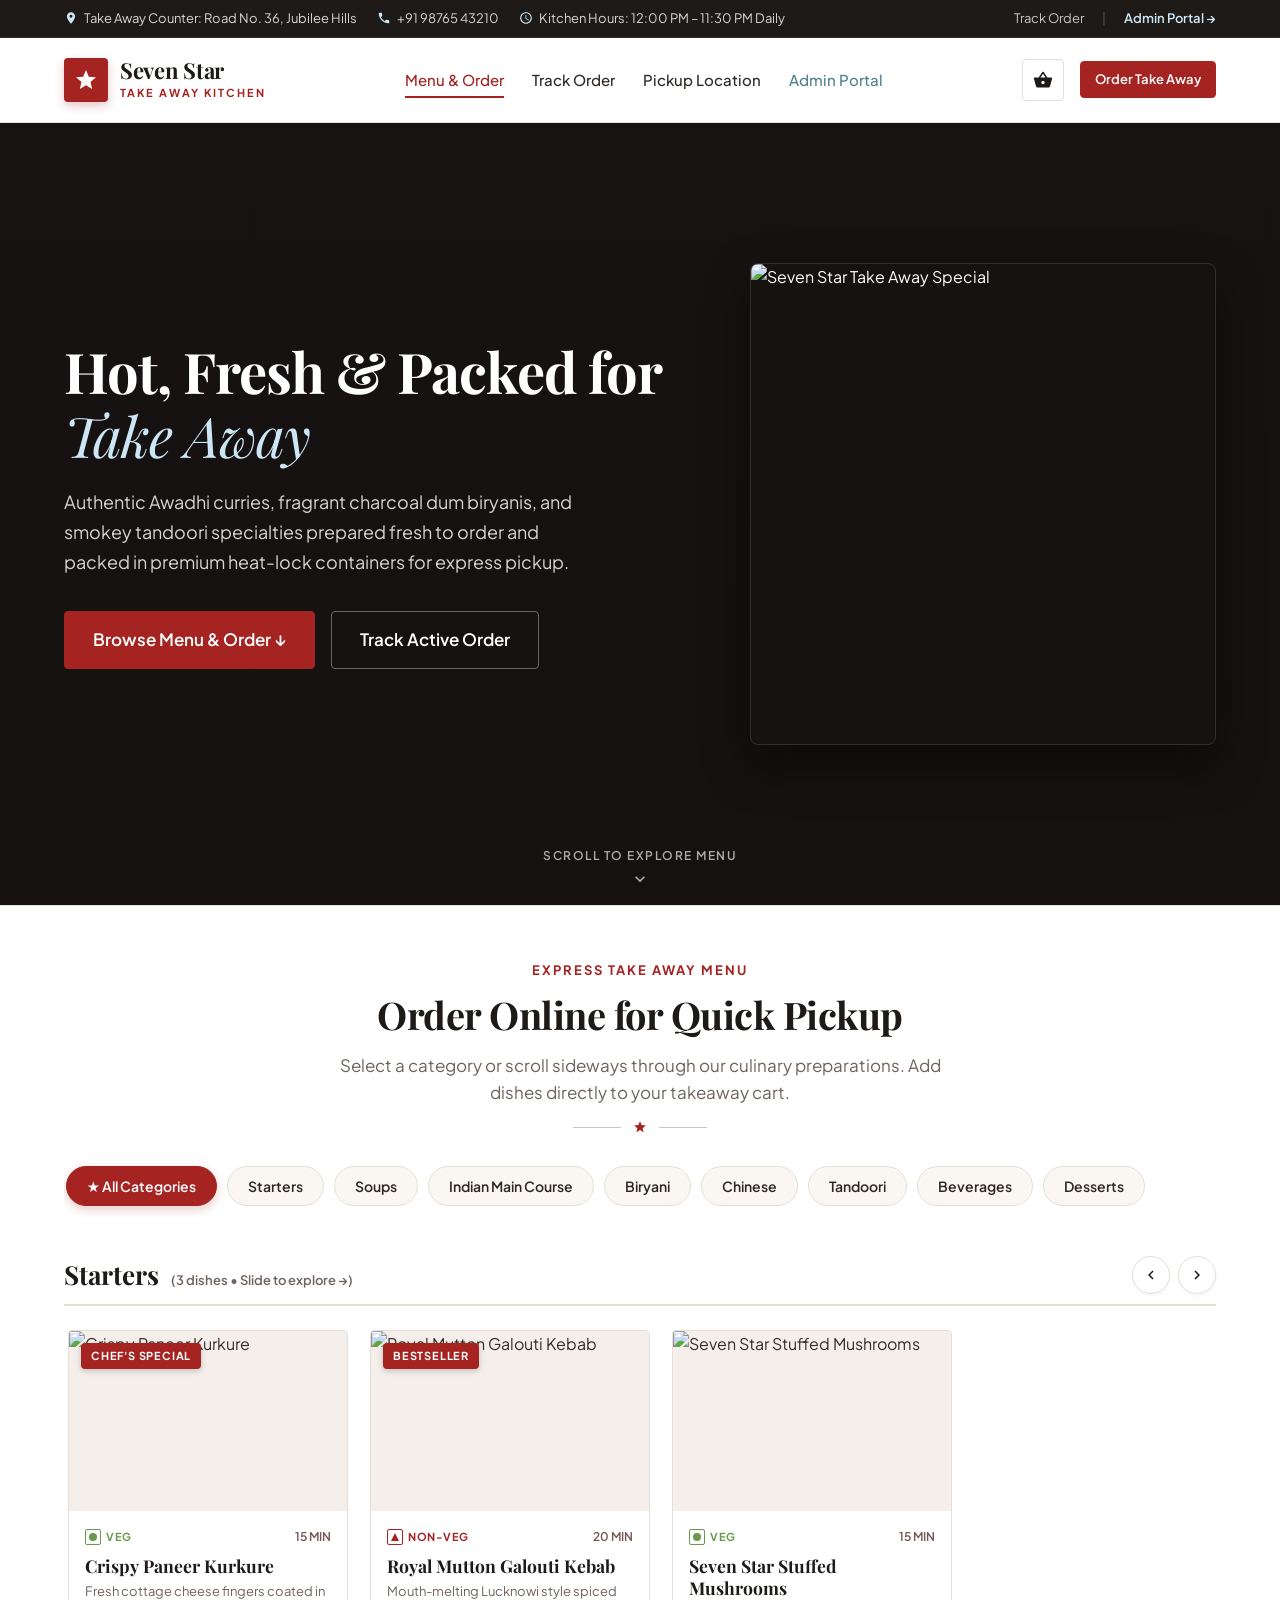
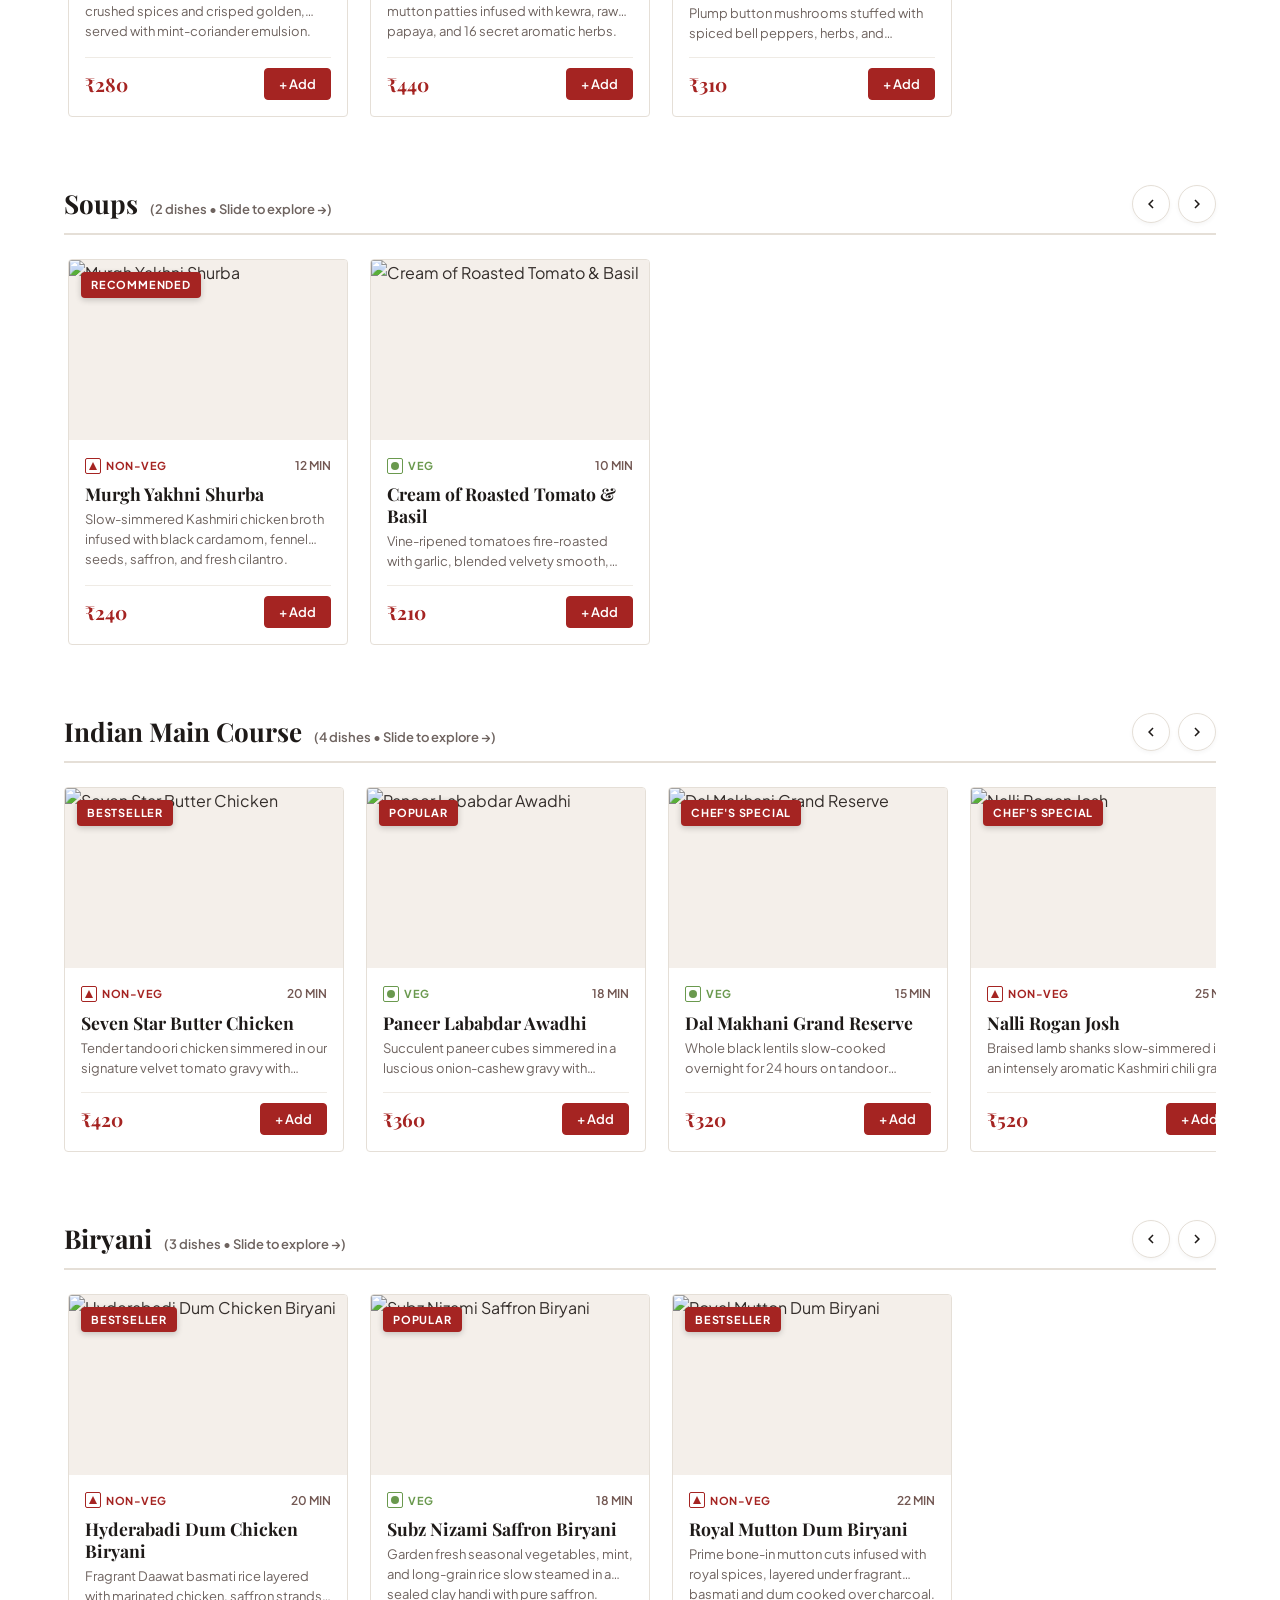
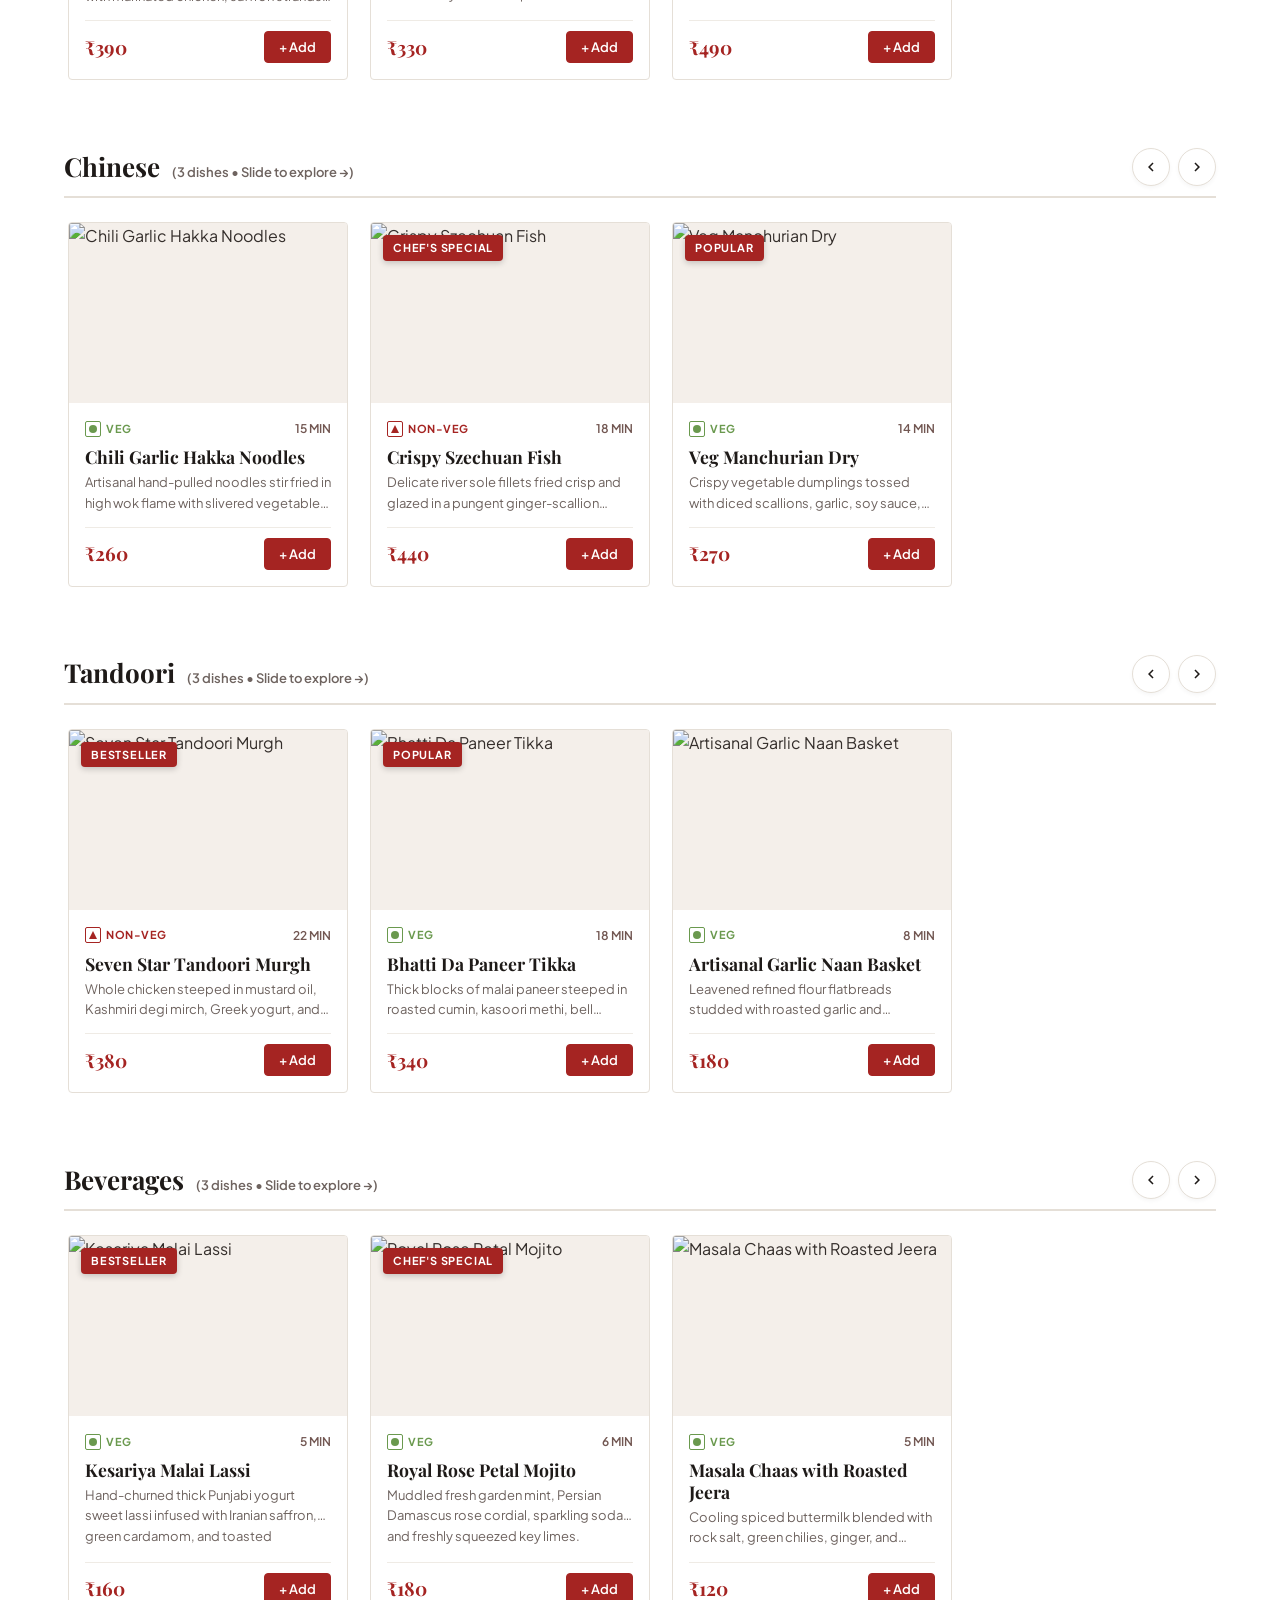
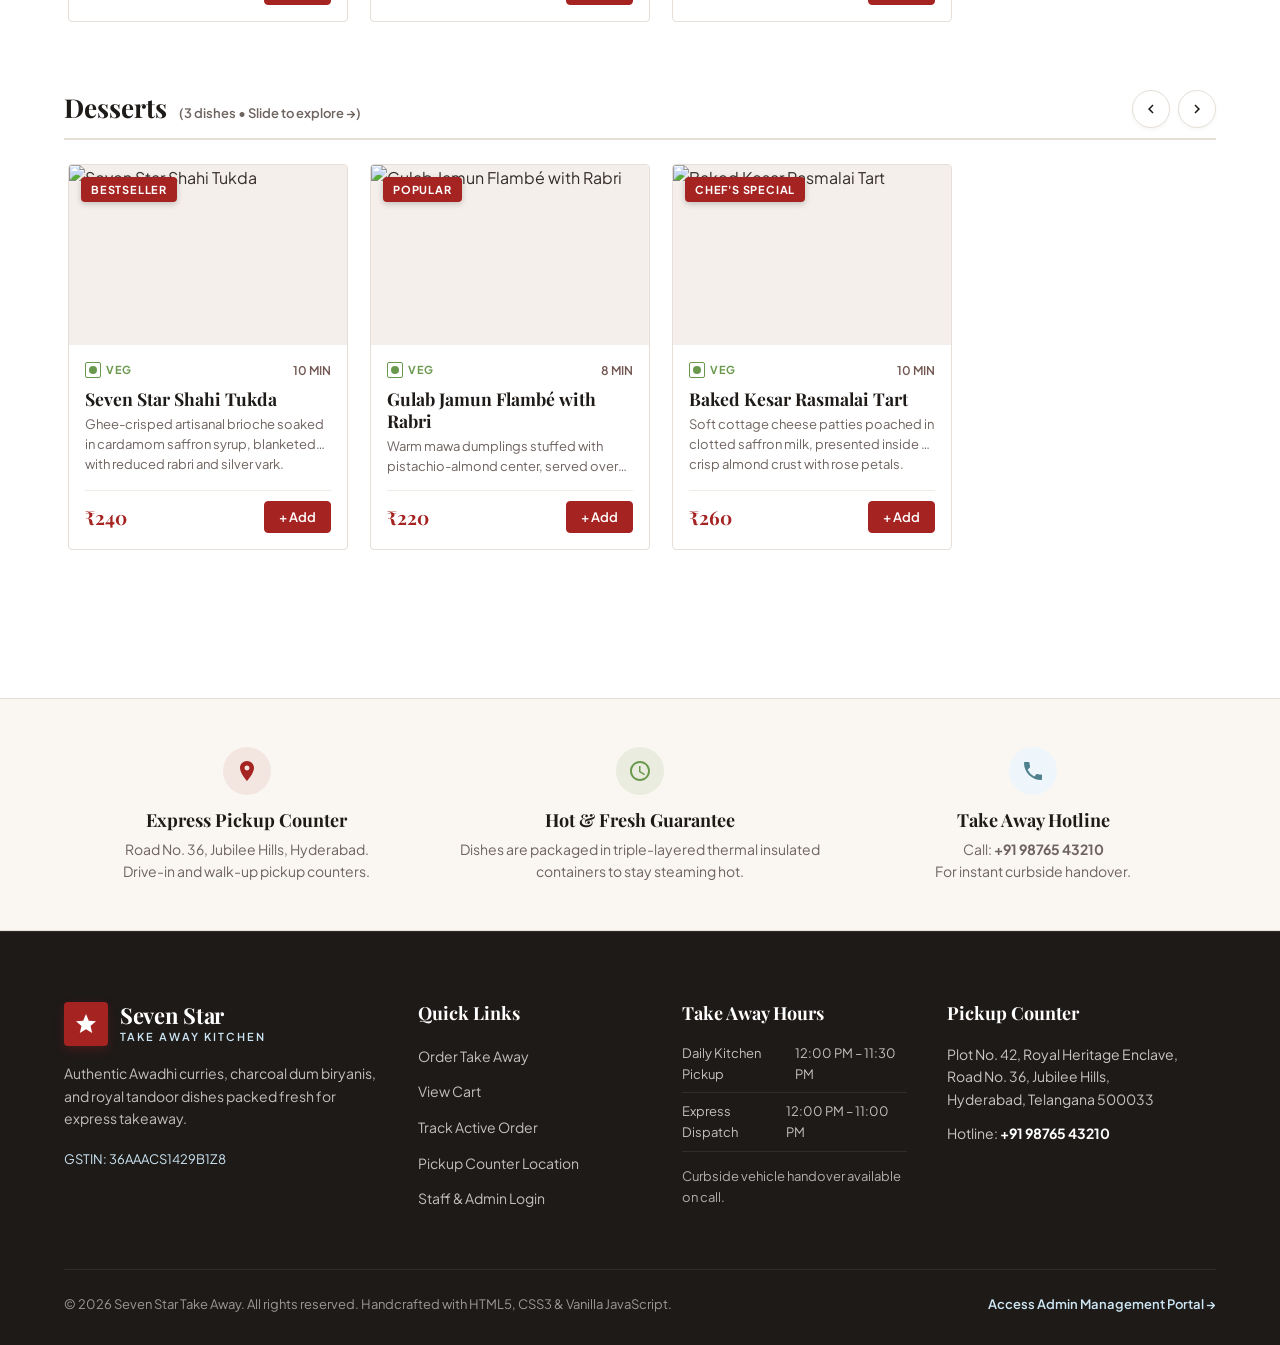
==== commit 502a0881: "third commit" ====
--- a/about.html
+++ b/about.html
@@ -2,179 +2,19 @@
 <html lang="en">
 <head>
   <meta charset="UTF-8">
+  <meta http-equiv="refresh" content="0; url=index.html">
   <meta name="viewport" content="width=device-width, initial-scale=1.0">
-  <title>Our Heritage & Story | Seven Star Restaurant</title>
-  <meta name="description" content="Discover the royal legacy of Seven Star Restaurant. Authentic Awadhi culinary mastery, earthen charcoal tandoors, and 14 years of fine dining excellence in Hyderabad.">
-  
+  <title>Seven Star Take Away Kitchen</title>
   <link rel="stylesheet" href="css/style.css">
-  <link rel="stylesheet" href="css/responsive.css">
-  <link rel="stylesheet" href="css/print.css">
+  <script>
+    window.location.replace("index.html");
+  </script>
 </head>
-<body>
-
-  <!-- Top Announcement Bar -->
-  <div class="top-announcement-bar">
-    <div class="container top-bar-inner">
-      <div class="top-bar-info">
-        <span class="top-info-item">Jubilee Hills, Hyderabad</span>
-        <span class="top-info-item">+91 98765 43210</span>
-      </div>
-      <div class="top-bar-links">
-        <a href="track-order.html" class="top-link">Track Order</a>
-        <span style="color: rgba(255,255,255,0.25)">|</span>
-        <a href="admin/index.html" class="top-link highlight">Admin Portal Demo &rarr;</a>
-      </div>
-    </div>
+<body style="display: flex; align-items: center; justify-content: center; min-height: 100vh; background-color: var(--color-cream); font-family: var(--font-sans); text-align: center; padding: 20px;">
+  <div style="background: white; padding: 40px; border-radius: 12px; box-shadow: var(--shadow-md); max-width: 480px;">
+    <h2 style="font-family: var(--font-serif); color: var(--color-primary-red); margin-bottom: 12px;">Seven Star Take Away</h2>
+    <p style="color: var(--color-text-muted); margin-bottom: 24px;">Authentic Awadhi curries, charcoal dum biryanis, and royal tandoor dishes packed fresh for express takeaway.</p>
+    <a href="index.html" class="btn btn-primary">Go to Home & Menu &rarr;</a>
   </div>
-
-  <!-- Header -->
-  <header class="site-header">
-    <div class="container header-inner">
-      <a href="index.html" class="site-logo">
-        <div class="logo-symbol">
-          <svg viewBox="0 0 24 24"><path fill="currentColor" d="M12 17.27L18.18 21l-1.64-7.03L22 9.24l-7.19-.61L12 2 9.19 8.63 2 9.24l5.46 4.73L5.82 21z"/></svg>
-        </div>
-        <div class="logo-text-wrap">
-          <span class="logo-title">Seven Star</span>
-          <span class="logo-sub">Fine Dining & Lounge</span>
-        </div>
-      </a>
-
-      <nav class="nav-menu">
-        <a href="index.html" class="nav-link">Home</a>
-        <a href="menu.html" class="nav-link">Menu & Order</a>
-        <a href="about.html" class="nav-link active">Our Heritage</a>
-        <a href="track-order.html" class="nav-link">Track Order</a>
-        <a href="contact.html" class="nav-link">Contact</a>
-      </nav>
-
-      <div class="header-actions">
-        <a href="cart.html" class="header-cart-btn" aria-label="Shopping Cart">
-          <svg viewBox="0 0 24 24"><path fill="currentColor" d="M17.21 9l-4.38-6.56a.993.993 0 0 0-.83-.42c-.32 0-.64.14-.83.43L6.79 9H2c-.55 0-1 .45-1 1 0 .09.01.18.04.27l2.54 9.27c.23.84 1 1.46 1.92 1.46h13c.92 0 1.69-.62 1.93-1.46l2.54-9.27L23 10c0-.55-.45-1-1-1h-4.79zM9 9l3-4.4L15 9H9zm3 8c-1.1 0-2-.9-2-2s.9-2 2-2 2 .9 2 2-.9 2-2 2z"/></svg>
-          <span class="header-cart-count">0</span>
-        </a>
-        <a href="menu.html" class="btn btn-primary btn-sm">Order Online</a>
-        <button class="mobile-menu-btn" aria-label="Toggle navigation menu">
-          <span></span><span></span><span></span>
-        </button>
-      </div>
-    </div>
-  </header>
-
-  <div class="mobile-nav-overlay"></div>
-
-  <!-- Hero Strip -->
-  <section class="about-hero-strip">
-    <div class="container">
-      <span class="section-tagline" style="color: var(--color-light-blue);">Royal Gastronomy</span>
-      <h1>Our Culinary Story</h1>
-      <p style="max-width: 650px; margin: 0 auto; color: rgba(255,255,255,0.8); font-size: 1.0625rem;">
-        Fourteen years of unwavering dedication to authentic Nawabi spices, ancestral recipes, and heartfelt hospitality.
-      </p>
-    </div>
-  </section>
-
-  <!-- Heritage Narrative Section -->
-  <section style="padding: 80px 0; background-color: var(--color-white);">
-    <div class="container">
-      <div class="about-grid">
-        <div>
-          <span class="section-tagline">Since 2012</span>
-          <h2 style="font-size: 2.375rem; margin-bottom: 20px;">The Seven Star Philosophy</h2>
-          <p style="color: var(--color-text-muted); font-size: 1.0625rem; line-height: 1.8; margin-bottom: 20px;">
-            At Seven Star, we believe that true culinary greatness cannot be rushed. In an era of shortcuts and industrial preparation, our kitchens remain devout sanctuaries of slow-cooking, patient marination, and open flame mastery.
-          </p>
-          <p style="color: var(--color-text-muted); font-size: 1.0625rem; line-height: 1.8; margin-bottom: 24px;">
-            Every dal is simmered for 24 hours on the residual warmth of our clay tandoor. Our biryanis are sealed hermetically with whole-wheat dough to trap every atom of cardamom and Kashmiri saffron aroma inside.
-          </p>
-          <div style="border-left: 3px solid var(--color-primary-red); padding-left: 20px; font-family: var(--font-serif); font-size: 1.1875rem; color: var(--color-dark); font-style: italic;">
-            "Food prepared with respect for time and heritage is not merely nourishment; it is an unforgettable cultural memory."
-          </div>
-        </div>
-
-        <div class="about-images-composite">
-          <img src="https://images.unsplash.com/photo-1544025162-d76694265947?auto=format&fit=crop&w=800&q=80" alt="Seven Star Feast Table" class="about-img-main">
-          <img src="https://images.unsplash.com/photo-1578474846511-04ba529f0b88?auto=format&fit=crop&w=500&q=80" alt="Master Chef at work" class="about-img-secondary">
-        </div>
-      </div>
-    </div>
-  </section>
-
-  <!-- Executive Chef Profile -->
-  <section style="padding: 80px 0; background-color: var(--color-cream); border-top: 1px solid var(--color-border); border-bottom: 1px solid var(--color-border);">
-    <div class="container">
-      <div class="about-grid" style="grid-template-columns: 0.9fr 1.1fr;">
-        <div>
-          <img src="https://images.unsplash.com/photo-1583394838336-acd977736f90?auto=format&fit=crop&w=800&q=80" alt="Executive Chef Rajeshwar Rao" style="border-radius: var(--radius-sm); border: 1px solid var(--color-border); box-shadow: var(--shadow-md); width:100%;">
-        </div>
-        <div>
-          <span class="section-tagline">Culinary Leadership</span>
-          <h2 style="font-size: 2.25rem; margin-bottom: 10px;">Chef Rajeshwar Rao</h2>
-          <div style="font-size: 0.9375rem; color: var(--color-warm-brown); font-weight: 700; text-transform: uppercase; letter-spacing: 1px; margin-bottom: 20px;">
-            General Manager & Executive Chef
-          </div>
-          <p style="color: var(--color-text-muted); font-size: 1rem; line-height: 1.7; margin-bottom: 16px;">
-            With over 28 years of culinary tenure across renowned heritage palatial kitchens in Lucknow, Delhi, and Hyderabad, Chef Rajeshwar Rao brings unparalleled devotion to regional spices and authentic dum cooking techniques.
-          </p>
-          <p style="color: var(--color-text-muted); font-size: 1rem; line-height: 1.7; margin-bottom: 24px;">
-            Under his vision, Seven Star has earned multiple regional gastronomy accolades while maintaining the highest standard of hygiene and ingredient purity.
-          </p>
-          <a href="menu.html" class="btn btn-primary">Taste Chef's Recommended Dishes &rarr;</a>
-        </div>
-      </div>
-    </div>
-  </section>
-
-  <!-- Culinary Sourcing Standards -->
-  <section style="padding: 80px 0; background-color: var(--color-white);">
-    <div class="container">
-      <div class="section-header text-center">
-        <span class="section-tagline">The Seven Star Promise</span>
-        <h2 class="section-title">Purity in Every Ingredient</h2>
-        <div class="divider-ornament">
-          <svg viewBox="0 0 24 24"><path fill="currentColor" d="M12 17.27L18.18 21l-1.64-7.03L22 9.24l-7.19-.61L12 2 9.19 8.63 2 9.24l5.46 4.73L5.82 21z"/></svg>
-        </div>
-      </div>
-
-      <div class="categories-grid" style="grid-template-columns: repeat(3, 1fr); margin-top: 40px;">
-        <div class="category-card" style="padding: 28px;">
-          <h3 style="font-size: 1.25rem; margin-bottom: 8px;">Direct Farm Sourcing</h3>
-          <p style="color: var(--color-text-muted); font-size: 0.875rem; line-height: 1.6;">
-            We collaborate with organic agricultural clusters in Telangana for pesticide-free vegetables, dairy, and freshly churned butter.
-          </p>
-        </div>
-
-        <div class="category-card" style="padding: 28px;">
-          <h3 style="font-size: 1.25rem; margin-bottom: 8px;">Artisanal Whole Spices</h3>
-          <p style="color: var(--color-text-muted); font-size: 0.875rem; line-height: 1.6;">
-            Zero commercial premixed powders. All garam masalas, mace, and star anise are stone-ground in our kitchen daily.
-          </p>
-        </div>
-
-        <div class="category-card" style="padding: 28px;">
-          <h3 style="font-size: 1.25rem; margin-bottom: 8px;">Clay Pot Handis</h3>
-          <p style="color: var(--color-text-muted); font-size: 0.875rem; line-height: 1.6;">
-            Natural porous earthenware retains moisture, minimizes oil usage, and infuses an unmistakable rustic sweetness into every bite.
-          </p>
-        </div>
-      </div>
-    </div>
-  </section>
-
-  <!-- Site Footer -->
-  <footer class="site-footer">
-    <div class="container">
-      <div class="footer-bottom">
-        <div>&copy; 2026 Seven Star Restaurant Demo. All rights reserved.</div>
-        <div><a href="admin/index.html" style="color: var(--color-light-blue);">Admin Management &rarr;</a></div>
-      </div>
-    </div>
-  </footer>
-
-  <script src="js/data.js"></script>
-  <script src="js/storage.js"></script>
-  <script src="js/cart.js"></script>
-  <script src="js/main.js"></script>
 </body>
 </html>
-
--- a/css/style.css
+++ b/css/style.css
@@ -514,13 +514,23 @@
   position: relative;
   background-color: var(--color-dark);
   color: var(--color-white);
-  padding: 90px 0 110px;
+  min-height: calc(100vh - 118px);
+  min-height: calc(100dvh - 118px);
+  display: flex;
+  align-items: center;
+  justify-content: center;
+  padding: 50px 0 70px;
   background-image: 
     linear-gradient(rgba(20, 16, 15, 0.78), rgba(20, 16, 15, 0.88)),
     url('https://images.unsplash.com/photo-1544025162-d76694265947?auto=format&fit=crop&w=1920&q=80');
   background-size: cover;
   background-position: center;
   overflow: hidden;
+  box-sizing: border-box;
+}
+
+.hero-section > .container {
+  width: 100%;
 }
 
 .hero-grid {
@@ -528,28 +538,6 @@
   grid-template-columns: 1.15fr 0.85fr;
   align-items: center;
   gap: 56px;
-}
-
-.hero-tag {
-  display: inline-flex;
-  align-items: center;
-  gap: 8px;
-  background-color: rgba(205, 230, 245, 0.14);
-  color: var(--color-light-blue);
-  border: 1px solid rgba(205, 230, 245, 0.28);
-  font-size: 0.8125rem;
-  font-weight: 700;
-  text-transform: uppercase;
-  letter-spacing: 2px;
-  padding: 6px 14px;
-  border-radius: var(--radius-pill);
-  margin-bottom: 20px;
-}
-
-.hero-tag svg {
-  width: 14px;
-  height: 14px;
-  color: var(--color-light-blue);
 }
 
 .hero-title {
@@ -596,6 +584,7 @@
 .hero-image-frame img {
   width: 100%;
   height: 480px;
+  max-height: 56vh;
   object-fit: cover;
   transition: transform 0.6s ease;
 }
@@ -604,97 +593,41 @@
   transform: scale(1.03);
 }
 
-.hero-floating-card {
+/* Hero Bottom Scroll Down Cue */
+.hero-scroll-cue {
   position: absolute;
-  bottom: -24px;
-  left: -24px;
-  background-color: var(--color-white);
-  color: var(--color-dark);
-  padding: 16px 20px;
-  border-radius: var(--radius-sm);
-  box-shadow: var(--shadow-xl);
-  display: flex;
-  align-items: center;
-  gap: 14px;
-  border-left: 4px solid var(--color-primary-red);
-}
-
-.floating-icon {
-  width: 44px;
-  height: 44px;
-  background-color: var(--color-primary-red-subtle);
-  color: var(--color-primary-red);
-  border-radius: var(--radius-sm);
-  display: flex;
-  align-items: center;
-  justify-content: center;
-}
-
-.floating-icon svg {
-  width: 22px;
-  height: 22px;
-}
-
-.floating-text strong {
-  display: block;
-  font-size: 1rem;
-  font-family: var(--font-serif);
-}
-
-.floating-text span {
+  bottom: 16px;
+  left: 50%;
+  transform: translateX(-50%);
+  display: flex;
+  flex-direction: column;
+  align-items: center;
+  gap: 4px;
+  color: rgba(255, 255, 255, 0.65);
   font-size: 0.75rem;
-  color: var(--color-text-muted);
-}
-
-/* ==========================================================================
-   FEATURE STRIP (Key highlights)
-   ========================================================================== */
-.feature-strip {
-  background-color: var(--color-white);
-  border-bottom: 1px solid var(--color-border);
-  padding: 30px 0;
-}
-
-.feature-strip-grid {
-  display: grid;
-  grid-template-columns: repeat(4, 1fr);
-  gap: 28px;
-}
-
-.strip-item {
-  display: flex;
-  align-items: center;
-  gap: 16px;
-}
-
-.strip-icon {
-  width: 46px;
-  height: 46px;
-  background-color: var(--color-light-blue-subtle);
-  color: var(--color-muted-blue);
-  border-radius: var(--radius-sm);
-  display: flex;
-  align-items: center;
-  justify-content: center;
-  flex-shrink: 0;
-}
-
-.strip-icon svg {
-  width: 22px;
-  height: 22px;
-}
-
-.strip-info h4 {
-  font-family: var(--font-sans);
-  font-size: 0.9375rem;
-  font-weight: 700;
-  margin-bottom: 2px;
-  color: var(--color-dark);
-}
-
-.strip-info p {
-  font-size: 0.8125rem;
-  color: var(--color-text-muted);
+  letter-spacing: 1.5px;
+  text-transform: uppercase;
+  font-weight: 600;
+  text-decoration: none;
+  transition: all var(--transition-fast);
+  z-index: 5;
+}
+
+.hero-scroll-cue:hover {
+  color: var(--color-light-blue);
+  transform: translateX(-50%) translateY(2px);
+}
+
+.hero-scroll-cue svg {
+  width: 20px;
+  height: 20px;
+  animation: heroBounce 2s infinite;
+}
+
+@keyframes heroBounce {
+  0%, 20%, 50%, 80%, 100% { transform: translateY(0); }
+  40% { transform: translateY(6px); }
+  60% { transform: translateY(3px); }
 }
 
 /* ==========================================================================
@@ -972,98 +905,191 @@
 }
 
 /* ==========================================================================
-   SPECIAL OFFERS BANNER
+   SIDE-SCROLLING TAKEAWAY MENU SHELVES & CONTROLS
    ========================================================================== */
-.special-offers-section {
-  padding: 80px 0;
+.takeaway-menu-section {
+  padding: 50px 0 80px;
+  background-color: var(--color-white);
+  border-top: 1px solid var(--color-border);
+}
+
+.takeaway-category-pills-bar {
+  display: flex;
+  align-items: center;
+  gap: 10px;
+  overflow-x: auto;
+  padding: 4px 2px 18px;
+  margin-bottom: 32px;
+  scrollbar-width: none;
+}
+
+.takeaway-category-pills-bar::-webkit-scrollbar {
+  display: none;
+}
+
+.takeaway-cat-btn {
+  font-size: 0.875rem;
+  font-weight: 600;
+  padding: 10px 20px;
+  border-radius: var(--radius-pill);
+  border: 1px solid var(--color-border);
+  background-color: var(--color-cream);
+  color: var(--color-charcoal);
+  white-space: nowrap;
+  transition: all var(--transition-fast);
+  cursor: pointer;
+}
+
+.takeaway-cat-btn:hover {
+  border-color: var(--color-primary-red);
+  color: var(--color-primary-red);
+}
+
+.takeaway-cat-btn.active {
+  background-color: var(--color-primary-red);
+  color: var(--color-white);
+  border-color: var(--color-primary-red);
+  box-shadow: 0 4px 10px rgba(165, 36, 34, 0.22);
+}
+
+.menu-shelf-container {
+  margin-bottom: 48px;
+  position: relative;
+}
+
+.shelf-header {
+  display: flex;
+  align-items: center;
+  justify-content: space-between;
+  margin-bottom: 18px;
+  padding-bottom: 10px;
+  border-bottom: 2px solid var(--color-border);
+}
+
+.shelf-header-left {
+  display: flex;
+  align-items: baseline;
+  gap: 12px;
+}
+
+.shelf-title {
+  font-size: 1.625rem;
+  color: var(--color-dark);
+}
+
+.shelf-count {
+  font-size: 0.8125rem;
+  color: var(--color-text-muted);
+  font-weight: 600;
+}
+
+.shelf-nav-arrows {
+  display: flex;
+  gap: 8px;
+}
+
+.shelf-arrow-btn {
+  width: 38px;
+  height: 38px;
+  border-radius: 50%;
+  border: 1px solid var(--color-border);
+  background-color: var(--color-white);
+  color: var(--color-dark);
+  display: flex;
+  align-items: center;
+  justify-content: center;
+  cursor: pointer;
+  transition: all var(--transition-fast);
+  box-shadow: var(--shadow-sm);
+}
+
+.shelf-arrow-btn:hover {
+  background-color: var(--color-primary-red);
+  color: var(--color-white);
+  border-color: var(--color-primary-red);
+}
+
+.shelf-arrow-btn svg {
+  width: 18px;
+  height: 18px;
+}
+
+/* Side scrolling flex track */
+.shelf-scroll-track {
+  display: flex;
+  gap: 22px;
+  overflow-x: auto;
+  scroll-behavior: smooth;
+  scroll-snap-type: x mandatory;
+  padding: 6px 4px 20px;
+  -webkit-overflow-scrolling: touch;
+  scrollbar-width: thin;
+  scrollbar-color: var(--color-warm-brown) transparent;
+}
+
+.shelf-scroll-track::-webkit-scrollbar {
+  height: 6px;
+}
+
+.shelf-scroll-track::-webkit-scrollbar-track {
+  background: rgba(0, 0, 0, 0.05);
+  border-radius: 4px;
+}
+
+.shelf-scroll-track::-webkit-scrollbar-thumb {
+  background: var(--color-warm-brown);
+  border-radius: 4px;
+}
+
+.shelf-scroll-track .dish-card {
+  flex: 0 0 280px;
+  width: 280px;
+  scroll-snap-align: start;
+}
+
+/* Floating Takeaway Bottom Cart Bar */
+.takeaway-floating-cart-bar {
+  position: fixed;
+  bottom: 0;
+  left: 0;
+  right: 0;
   background-color: var(--color-dark);
   color: var(--color-white);
-  background-image: 
-    linear-gradient(rgba(30, 26, 24, 0.92), rgba(30, 26, 24, 0.95)),
-    url('https://images.unsplash.com/photo-1517248135467-4c7edcad34c4?auto=format&fit=crop&w=1920&q=80');
-  background-size: cover;
-  background-position: center;
-}
-
-.special-offers-section .section-title {
-  color: var(--color-white);
-}
-
-.special-offers-section .section-subtitle {
-  color: rgba(255, 255, 255, 0.75);
-}
-
-.offers-grid {
-  display: grid;
-  grid-template-columns: repeat(3, 1fr);
-  gap: 28px;
-}
-
-.offer-card {
-  background-color: rgba(255, 255, 255, 0.05);
-  border: 1px dashed rgba(205, 230, 245, 0.35);
-  border-radius: var(--radius-sm);
-  padding: 28px 24px;
-  position: relative;
-  transition: all var(--transition-normal);
-}
-
-.offer-card:hover {
-  background-color: rgba(255, 255, 255, 0.09);
-  border-color: var(--color-light-blue);
-  transform: translateY(-3px);
-}
-
-.offer-tag {
-  font-size: 0.75rem;
+  padding: 14px 24px;
+  z-index: 950;
+  box-shadow: 0 -4px 20px rgba(0, 0, 0, 0.25);
+  display: none;
+  align-items: center;
+  justify-content: space-between;
+  border-top: 2px solid var(--color-primary-red);
+  animation: slideUpCart 0.3s ease forwards;
+}
+
+@keyframes slideUpCart {
+  from { transform: translateY(100%); }
+  to { transform: translateY(0); }
+}
+
+.takeaway-cart-bar-left {
+  display: flex;
+  align-items: center;
+  gap: 16px;
+}
+
+.takeaway-cart-count-badge {
+  background-color: var(--color-primary-red);
+  color: var(--color-white);
   font-weight: 700;
-  text-transform: uppercase;
-  letter-spacing: 1.5px;
+  font-size: 0.8125rem;
+  padding: 4px 10px;
+  border-radius: var(--radius-pill);
+}
+
+.takeaway-cart-total-text {
+  font-family: var(--font-serif);
+  font-size: 1.25rem;
+  font-weight: 700;
   color: var(--color-light-blue);
-  margin-bottom: 8px;
-}
-
-.offer-card h3 {
-  color: var(--color-white);
-  font-size: 1.5rem;
-  margin-bottom: 8px;
-}
-
-.offer-card p {
-  font-size: 0.875rem;
-  color: rgba(255, 255, 255, 0.75);
-  margin-bottom: 20px;
-}
-
-.offer-coupon-box {
-  display: flex;
-  align-items: center;
-  justify-content: space-between;
-  background-color: rgba(0, 0, 0, 0.3);
-  padding: 8px 12px;
-  border-radius: var(--radius-sm);
-  border: 1px solid rgba(255, 255, 255, 0.1);
-}
-
-.coupon-code {
-  font-family: monospace;
-  font-size: 0.9375rem;
-  font-weight: 700;
-  letter-spacing: 2px;
-  color: var(--color-light-blue);
-}
-
-.btn-copy-code {
-  font-size: 0.75rem;
-  font-weight: 600;
-  color: rgba(255, 255, 255, 0.9);
-  padding: 4px 10px;
-  background-color: rgba(255, 255, 255, 0.15);
-  border-radius: 2px;
-}
-
-.btn-copy-code:hover {
-  background-color: var(--color-primary-red);
 }
 
 /* ==========================================================================
